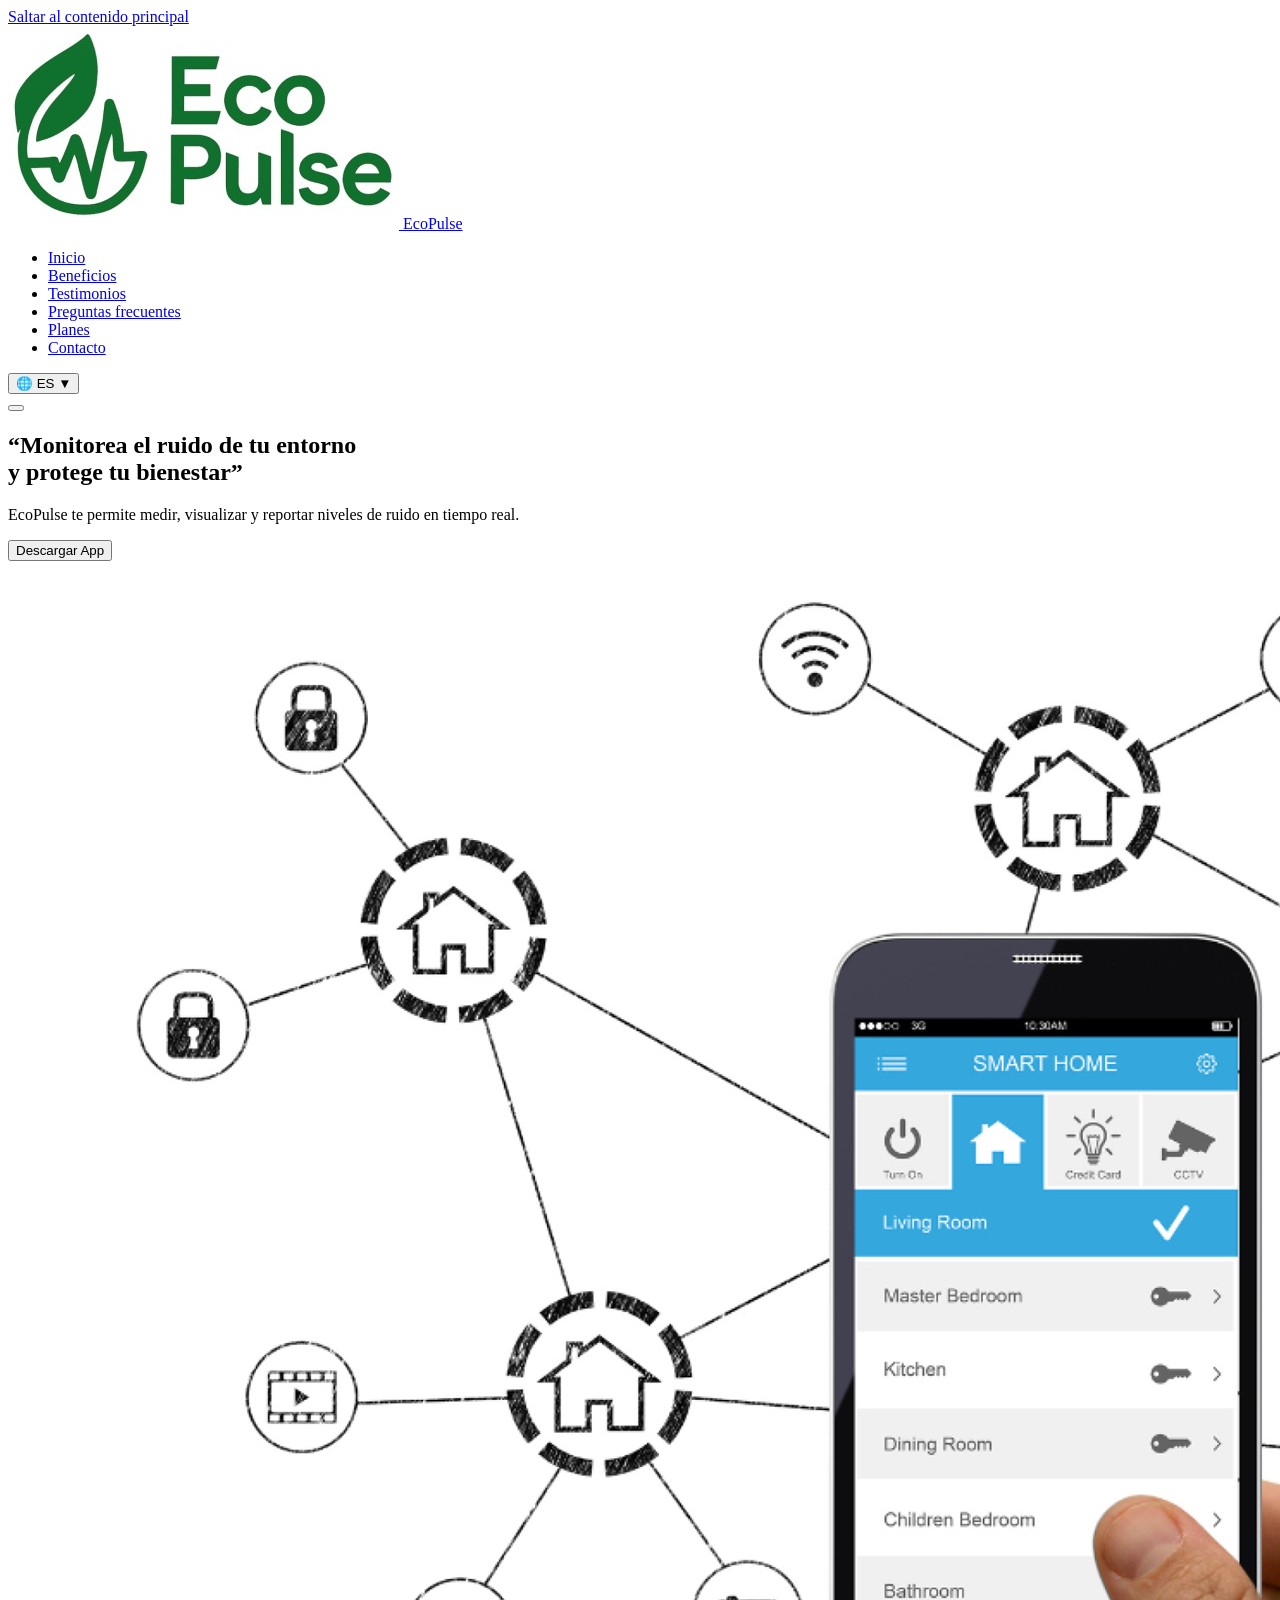
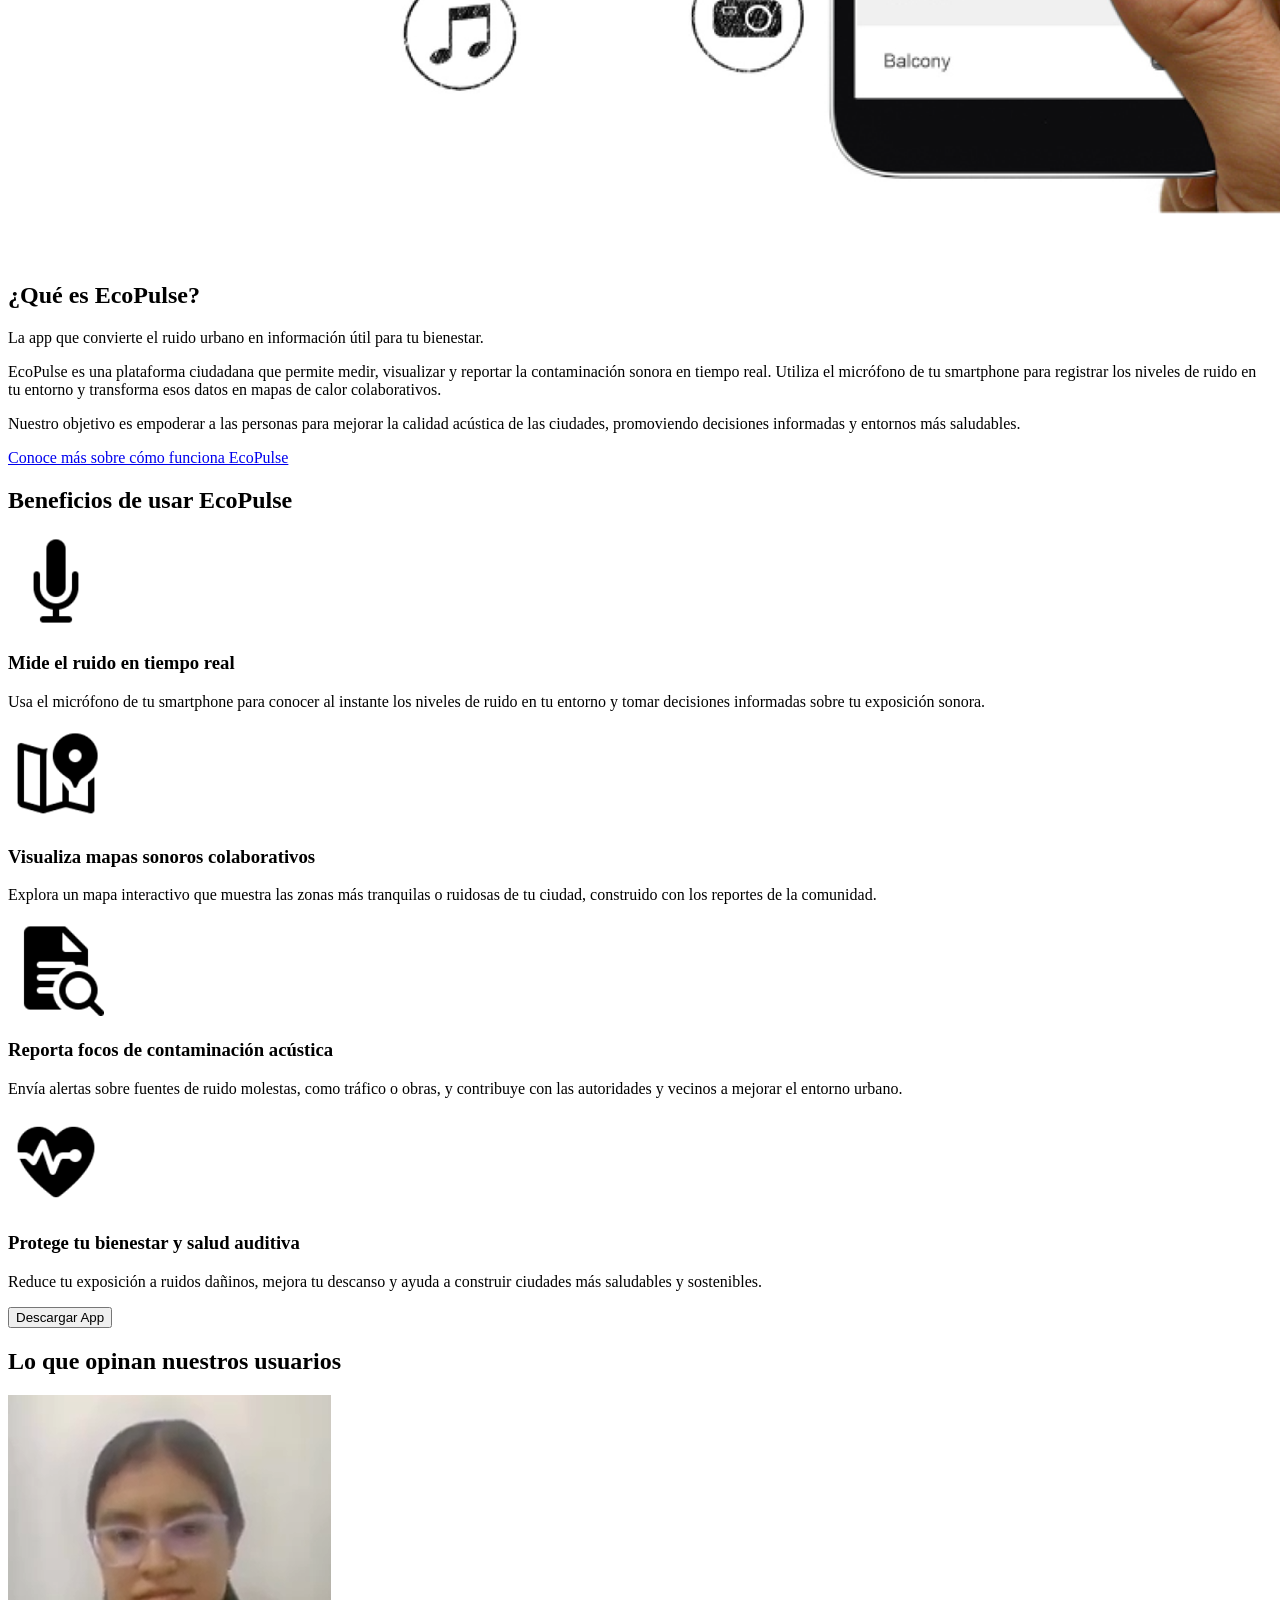
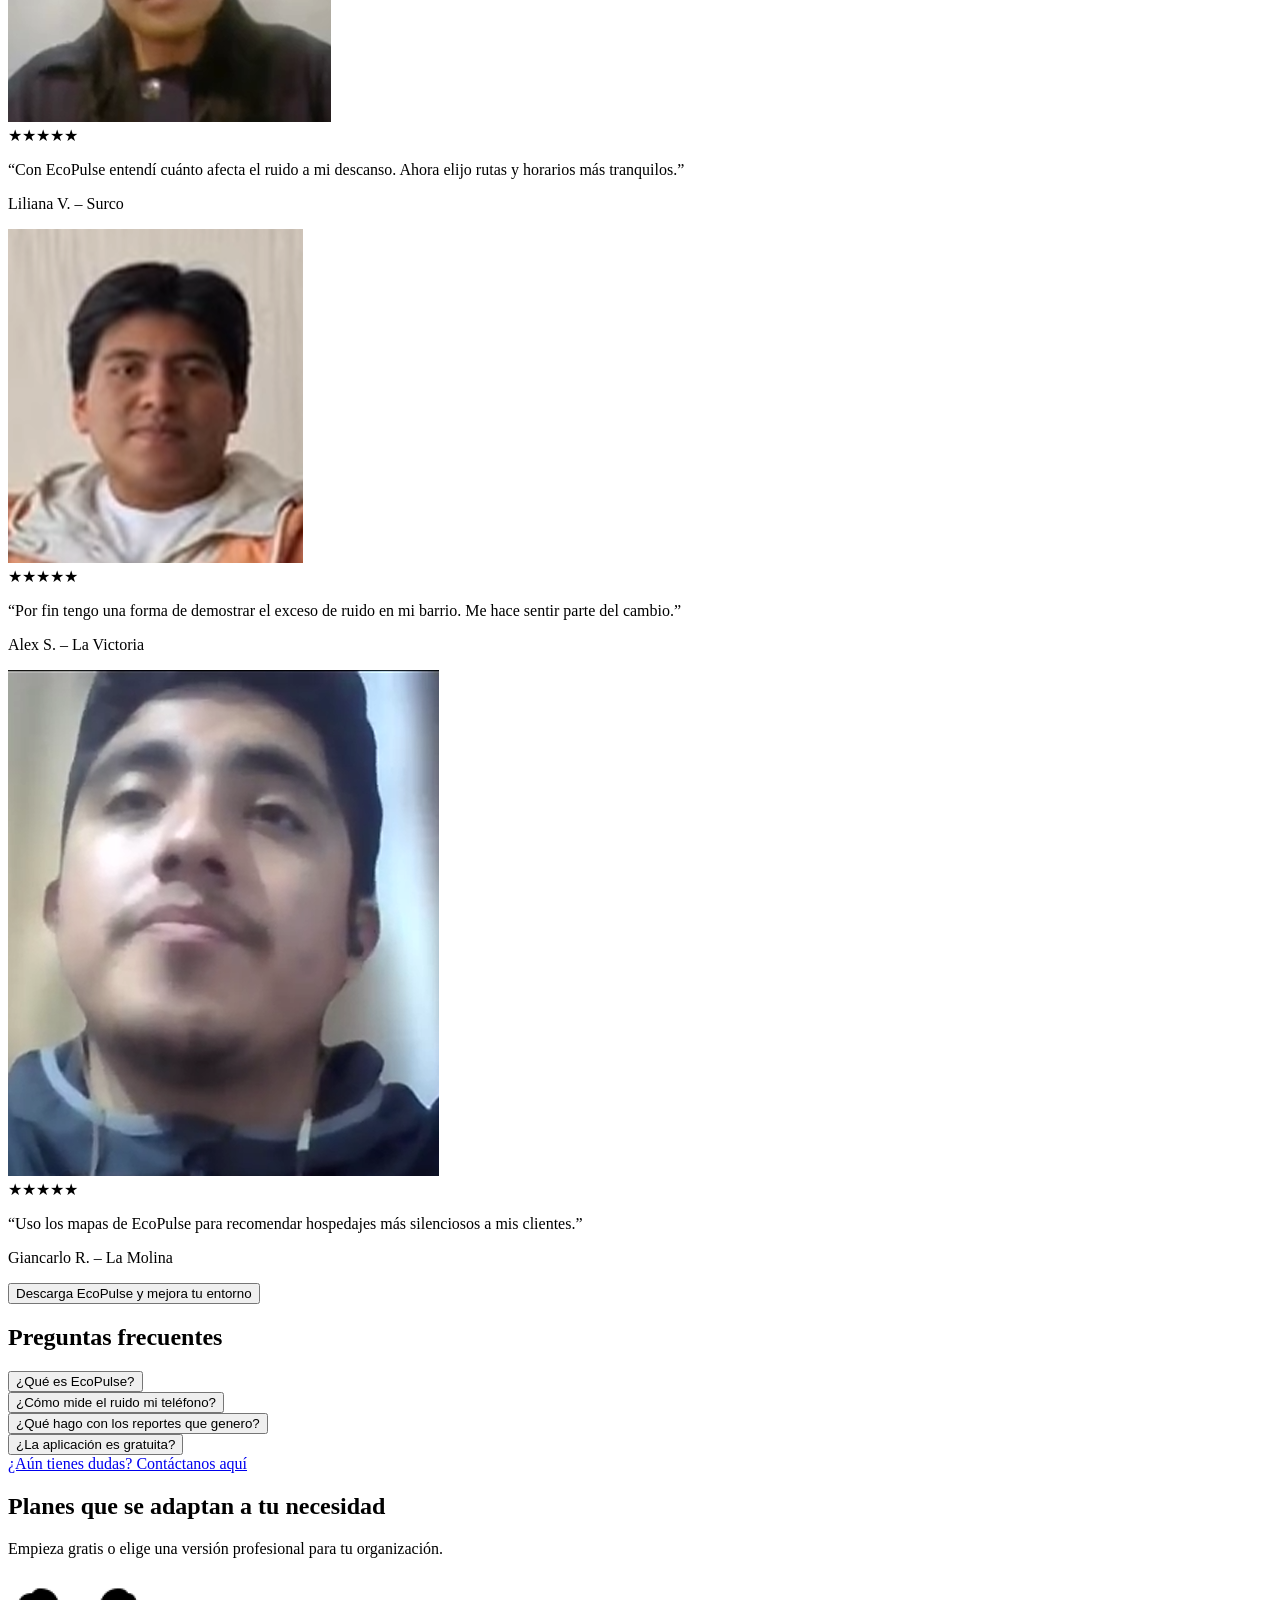
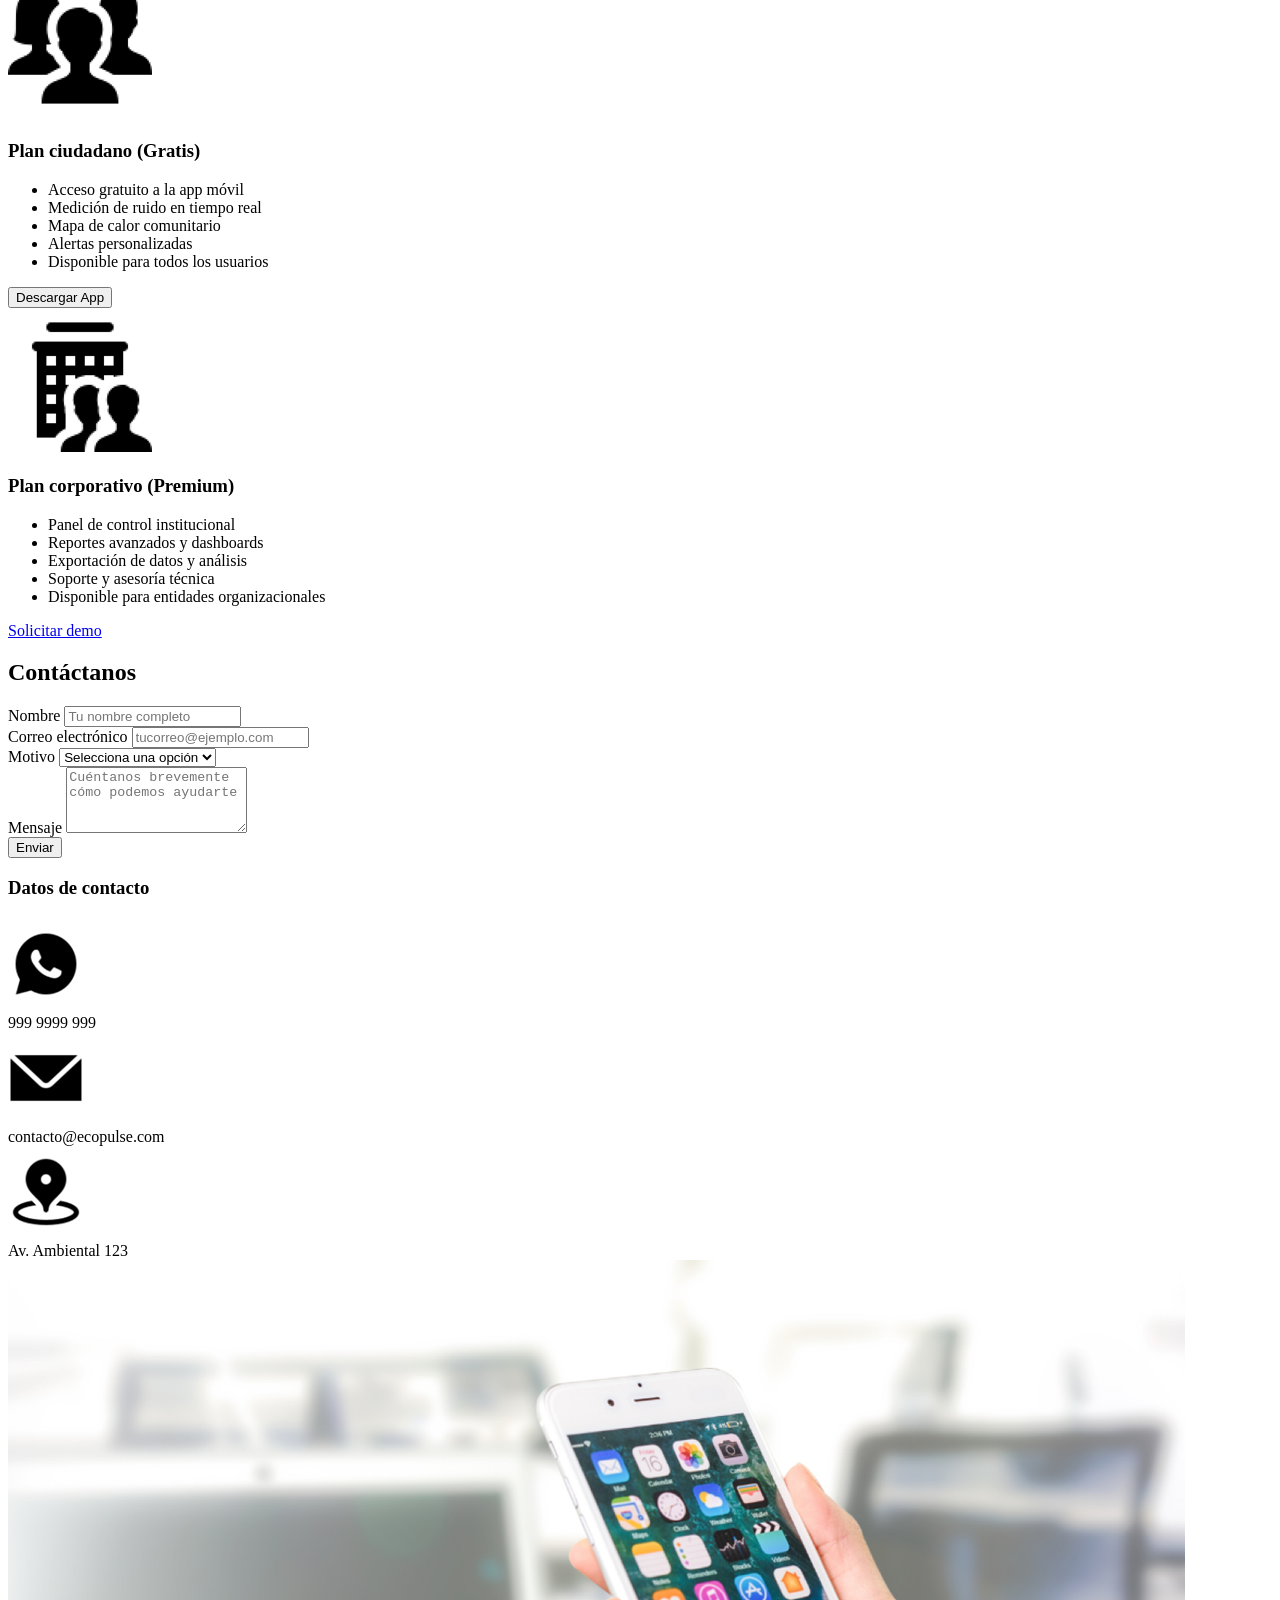
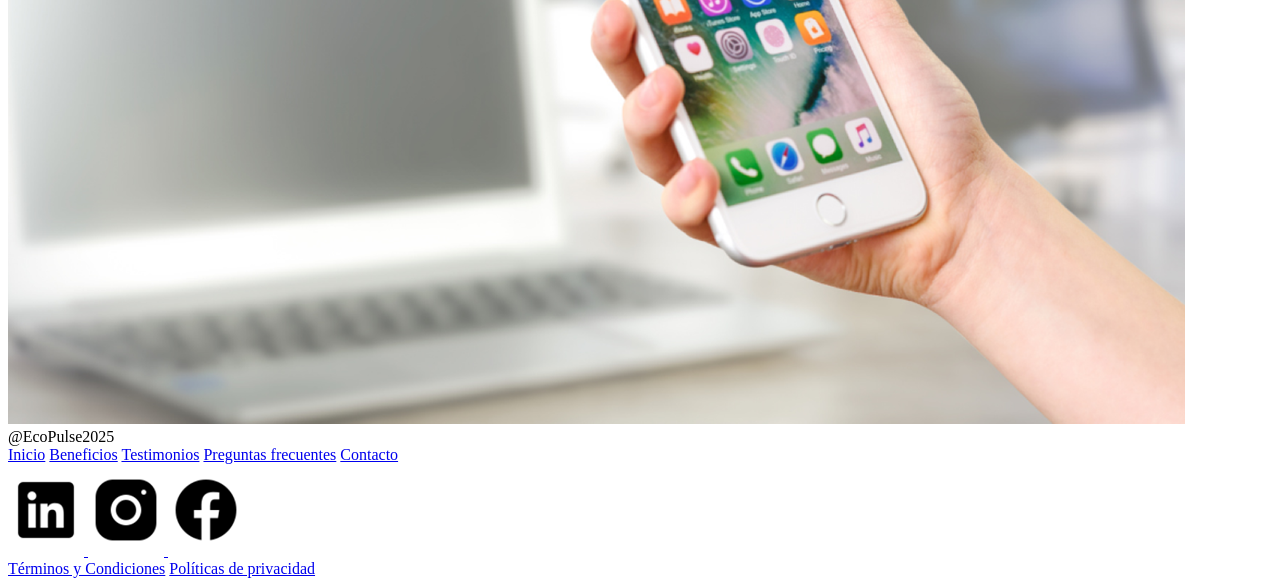
==== index.html @ 3e852029 "feat: create EcoPulse landing page structure" ====
<!DOCTYPE html>
<html lang="es">
<head>
  <meta charset="UTF-8" />
  <meta name="viewport" content="width=device-width, initial-scale=1.0" />
  <title>EcoPulse – Monitorea el ruido de tu entorno</title>
  <meta
    name="description"
    content="EcoPulse es una plataforma ciudadana que permite medir, visualizar y reportar la contaminación sonora en tiempo real para construir ciudades más saludables."
  />
  <link rel="stylesheet" href="css/styles.css" />
  <link rel="icon" href="assets/img/icon-ecopulse.jpeg" type="image/jpeg" />
</head>
<body>
  <a class="skip-link" href="#inicio">Saltar al contenido principal</a>

  <!-- ========== HEADER / NAVBAR ========== -->
  <header class="topbar">
    <div class="topbar__inner">
      <!-- Logo -->
      <a href="#inicio" class="brand">
        <img
          src="assets/img/logo-ecopulse.jpeg"
          alt="logo-ecopulse"
          class="brand__logo"
        />
        <span class="brand__text">EcoPulse</span>
      </a>

      <!-- Desktop nav -->
      <nav class="nav" aria-label="Navegación principal">
        <ul class="nav__list">
          <li><a href="#inicio" class="nav__link nav__link--active">Inicio</a></li>
          <li><a href="#beneficios" class="nav__link">Beneficios</a></li>
          <li><a href="#testimonios" class="nav__link">Testimonios</a></li>
          <li><a href="#faq" class="nav__link">Preguntas frecuentes</a></li>
          <li><a href="#planes" class="nav__link">Planes</a></li>
          <li><a href="#contacto" class="nav__link">Contacto</a></li>
        </ul>
      </nav>

      <!-- Selector de idioma -->
      <div class="lang">
        <button
          class="lang__button"
          type="button"
          aria-haspopup="true"
          aria-expanded="false"
          data-toggle-lang
        >
          <span class="lang__icon" aria-hidden="true">🌐</span>
          <span class="lang__label" data-lang-label>ES</span>
          <span class="lang__chevron" aria-hidden="true">▼</span>
        </button>

        <div
          class="lang__dropdown"
          id="lang-dropdown"
          role="menu"
          aria-label="Seleccionar idioma"
          hidden
        >
          <label class="lang__option">
            <input
              type="radio"
              name="lang-choice"
              value="ES"
              checked
            />
            <span>Español (ES)</span>
          </label>
          <label class="lang__option">
            <input
              type="radio"
              name="lang-choice"
              value="EN"
            />
            <span>Inglés (EN)</span>
          </label>
        </div>
      </div>

      <!-- Botón menú móvil -->
      <button
        class="nav-toggle"
        type="button"
        aria-label="Abrir menú"
        aria-expanded="false"
        aria-controls="mobile-nav"
      >
        <span></span><span></span><span></span>
      </button>
    </div>

    <!-- Mobile nav -->
    <nav
      id="mobile-nav"
      class="nav nav--mobile"
      aria-label="Navegación principal móvil"
      hidden
    >
      <ul class="nav__list nav__list--mobile">
        <li><a href="#inicio" class="nav__link">Inicio</a></li>
        <li><a href="#beneficios" class="nav__link">Beneficios</a></li>
        <li><a href="#testimonios" class="nav__link">Testimonios</a></li>
        <li><a href="#faq" class="nav__link">Preguntas frecuentes</a></li>
        <li><a href="#planes" class="nav__link">Planes</a></li>
        <li><a href="#contacto" class="nav__link">Contacto</a></li>
      </ul>
    </nav>
  </header>

  <!-- ========== MAIN ========== -->
  <main>
    <!-- ===== HERO (Mockup 1 / 16) ===== -->
    <section id="inicio" class="hero">
      <div class="hero__inner">
        <div class="hero__content">
          <h1 class="hero__title">
            “Monitorea el ruido de tu entorno<br />
            y protege tu bienestar”
          </h1>
          <p class="hero__text">
            EcoPulse te permite medir, visualizar y reportar niveles de ruido
            en tiempo real.
          </p>

          <button
            class="btn btn--primary hero__button"
            type="button"
            data-open-download-modal
          >
            Descargar App
          </button>
        </div>

        <div class="hero__visual" aria-hidden="true">
          <img
            src="assets/img/hero-smartphone-network.png"
            alt="imagen-hero-red-de-casas-y-smartphone"
            class="hero__image"
          />
        </div>
      </div>
    </section>

    <!-- ===== ¿Qué es EcoPulse? (Mockup 2 / 16) ===== -->
    <section id="que-es" class="about">
      <div class="about__background">
        <div class="about__inner">
          <header class="about__header">
            <h2 class="about__title">¿Qué es EcoPulse?</h2>
            <p class="about__subtitle">
              La app que convierte el ruido urbano en información útil para tu bienestar.
            </p>
          </header>

          <div class="about__cards">
            <article class="about-card">
              <p>
                EcoPulse es una plataforma ciudadana que permite medir,
                visualizar y reportar la contaminación sonora en tiempo real.
                Utiliza el micrófono de tu smartphone para registrar los niveles
                de ruido en tu entorno y transforma esos datos en mapas de calor
                colaborativos.
              </p>
            </article>

            <article class="about-card">
              <p>
                Nuestro objetivo es empoderar a las personas para mejorar la
                calidad acústica de las ciudades, promoviendo decisiones
                informadas y entornos más saludables.
              </p>
            </article>
          </div>

          <div class="about__action">
            <a href="#beneficios" class="btn btn--light">
              Conoce más sobre cómo funciona EcoPulse
            </a>
          </div>
        </div>
      </div>
    </section>

    <!-- ===== Beneficios (Mockup 3 / 16) ===== -->
    <section id="beneficios" class="section section--benefits">
      <div class="section__inner">
        <header class="section__header section__header--center">
          <h2 class="section__title">Beneficios de usar EcoPulse</h2>
        </header>

        <div class="benefits-grid">
          <article class="benefit">
            <img
              src="assets/img/benefit-icon-microphone.png"
              alt="icono-beneficio-microfono"
              class="benefit__icon"
            />
            <h3 class="benefit__title">Mide el ruido en tiempo real</h3>
            <p class="benefit__text">
              Usa el micrófono de tu smartphone para conocer al instante los
              niveles de ruido en tu entorno y tomar decisiones informadas sobre
              tu exposición sonora.
            </p>
          </article>

          <article class="benefit">
            <img
              src="assets/img/benefit-icon-map.png"
              alt="icono-beneficio-mapa-sonoro"
              class="benefit__icon"
            />
            <h3 class="benefit__title">Visualiza mapas sonoros colaborativos</h3>
            <p class="benefit__text">
              Explora un mapa interactivo que muestra las zonas más tranquilas o
              ruidosas de tu ciudad, construido con los reportes de la comunidad.
            </p>
          </article>

          <article class="benefit">
            <img
              src="assets/img/benefit-icon-alert.png"
              alt="icono-beneficio-alerta-contaminacion"
              class="benefit__icon"
            />
            <h3 class="benefit__title">
              Reporta focos de contaminación acústica
            </h3>
            <p class="benefit__text">
              Envía alertas sobre fuentes de ruido molestas, como tráfico o
              obras, y contribuye con las autoridades y vecinos a mejorar el
              entorno urbano.
            </p>
          </article>

          <article class="benefit">
            <img
              src="assets/img/benefit-icon-heart.png"
              alt="icono-beneficio-salud-auditiva"
              class="benefit__icon"
            />
            <h3 class="benefit__title">
              Protege tu bienestar y salud auditiva
            </h3>
            <p class="benefit__text">
              Reduce tu exposición a ruidos dañinos, mejora tu descanso y ayuda
              a construir ciudades más saludables y sostenibles.
            </p>
          </article>
        </div>

        <div class="section__cta">
          <button
            type="button"
            class="btn btn--primary"
            data-open-download-modal
          >
            Descargar App
          </button>
        </div>
      </div>
    </section>

    <!-- ===== Testimonios (Mockup 4 / 16) ===== -->
    <section id="testimonios" class="section section--testimonials">
      <div class="section__inner">
        <header class="section__header section__header--center">
          <h2 class="section__title">Lo que opinan nuestros usuarios</h2>
        </header>

        <div class="testimonials-strip">
          <article class="testimonial">
            <div class="testimonial__avatar">
              <img
                src="assets/img/testimonial-avatar-1.png"
                alt="foto-testimonio-liliana"
              />
            </div>
            <div class="testimonial__stars" aria-label="5 de 5 estrellas">
              ★★★★★
            </div>
            <p class="testimonial__text">
              “Con EcoPulse entendí cuánto afecta el ruido a mi descanso. Ahora
              elijo rutas y horarios más tranquilos.”
            </p>
            <p class="testimonial__author">Liliana V. – Surco</p>
          </article>

          <article class="testimonial">
            <div class="testimonial__avatar">
              <img
                src="assets/img/testimonial-avatar-2.png"
                alt="foto-testimonio-alex"
              />
            </div>
            <div class="testimonial__stars" aria-label="5 de 5 estrellas">
              ★★★★★
            </div>
            <p class="testimonial__text">
              “Por fin tengo una forma de demostrar el exceso de ruido en mi
              barrio. Me hace sentir parte del cambio.”
            </p>
            <p class="testimonial__author">Alex S. – La Victoria</p>
          </article>

          <article class="testimonial">
            <div class="testimonial__avatar">
              <img
                src="assets/img/testimonial-avatar-3.png"
                alt="foto-testimonio-carlos"
              />
            </div>
            <div class="testimonial__stars" aria-label="5 de 5 estrellas">
              ★★★★★
            </div>
            <p class="testimonial__text">
              “Uso los mapas de EcoPulse para recomendar hospedajes más
              silenciosos a mis clientes.”
            </p>
            <p class="testimonial__author">Giancarlo R. – La Molina</p>
          </article>
        </div>

        <div class="testimonials-dots" aria-hidden="true">
          <span class="dot dot--active"></span>
          <span class="dot"></span>
          <span class="dot"></span>
        </div>

        <div class="section__cta">
          <button
            class="btn btn--primary"
            type="button"
            data-open-download-modal
          >
            Descarga EcoPulse y mejora tu entorno
          </button>
        </div>
      </div>
    </section>

    <!-- ===== Preguntas frecuentes (Mockups 5–9 / 16) ===== -->
    <section id="faq" class="section section--faq">
      <div class="section__inner">
        <header class="section__header">
          <h2 class="section__title">Preguntas frecuentes</h2>
        </header>

        <div class="faq-list">
          <article class="faq-item">
            <button
              class="faq-item__header"
              type="button"
              aria-expanded="false"
            >
              <span>¿Qué es EcoPulse?</span>
              <span class="faq-item__icon" aria-hidden="true"></span>
            </button>
            <div class="faq-item__panel" hidden>
              <p>
                Es una aplicación ciudadana que mide y reporta la contaminación
                sonora en tiempo real para promover entornos más saludables.
              </p>
            </div>
          </article>

          <article class="faq-item">
            <button
              class="faq-item__header"
              type="button"
              aria-expanded="false"
            >
              <span>¿Cómo mide el ruido mi teléfono?</span>
              <span class="faq-item__icon" aria-hidden="true"></span>
            </button>
            <div class="faq-item__panel" hidden>
              <p>
                La app utiliza el micrófono del dispositivo para registrar los
                niveles de sonido y los transforma en datos de decibelios (dB).
              </p>
            </div>
          </article>

          <article class="faq-item">
            <button
              class="faq-item__header"
              type="button"
              aria-expanded="false"
            >
              <span>¿Qué hago con los reportes que genero?</span>
              <span class="faq-item__icon" aria-hidden="true"></span>
            </button>
            <div class="faq-item__panel" hidden>
              <p>
                Puedes compartirlos con tu comunidad o con las autoridades
                locales para mejorar la gestión del ruido urbano.
              </p>
            </div>
          </article>

          <article class="faq-item">
            <button
              class="faq-item__header"
              type="button"
              aria-expanded="false"
            >
              <span>¿La aplicación es gratuita?</span>
              <span class="faq-item__icon" aria-hidden="true"></span>
            </button>
            <div class="faq-item__panel" hidden>
              <p>
                Sí, EcoPulse ofrece una versión gratuita para ciudadanos y una
                versión profesional con reportes avanzados para instituciones.
              </p>
            </div>
          </article>
        </div>

        <div class="section__cta section__cta--faq">
          <a href="#contacto" class="btn btn--primary">
            ¿Aún tienes dudas? Contáctanos aquí
          </a>
        </div>
      </div>
    </section>

    <!-- ===== Planes (Mockup 10 / 16) ===== -->
    <section id="planes" class="section section--plans">
      <div class="section__inner">
        <header class="section__header section__header--center">
          <h2 class="section__title">Planes que se adaptan a tu necesidad</h2>
          <p class="section__subtitle">
            Empieza gratis o elige una versión profesional para tu organización.
          </p>
        </header>

        <div class="plans-grid">
          <article class="plan plan--citizen">
            <img
              src="assets/img/plan-icon-citizen.png"
              alt="icono-plan-ciudadano"
              class="plan__icon"
            />
            <h3 class="plan__title">Plan ciudadano (Gratis)</h3>
            <ul class="plan__list">
              <li>Acceso gratuito a la app móvil</li>
              <li>Medición de ruido en tiempo real</li>
              <li>Mapa de calor comunitario</li>
              <li>Alertas personalizadas</li>
              <li>Disponible para todos los usuarios</li>
            </ul>
            <button
              type="button"
              class="btn btn--primary plan__button"
              data-open-download-modal
            >
              Descargar App
            </button>
          </article>

          <div class="plans-divider" aria-hidden="true"></div>

          <article class="plan plan--corporate">
            <img
              src="assets/img/plan-icon-corporate.png"
              alt="icono-plan-corporativo"
              class="plan__icon"
            />
            <h3 class="plan__title">Plan corporativo (Premium)</h3>
            <ul class="plan__list">
              <li>Panel de control institucional</li>
              <li>Reportes avanzados y dashboards</li>
              <li>Exportación de datos y análisis</li>
              <li>Soporte y asesoría técnica</li>
              <li>Disponible para entidades organizacionales</li>
            </ul>
            <a href="#contacto" class="btn btn--primary plan__button">
              Solicitar demo
            </a>
          </article>
        </div>
      </div>
    </section>

    <!-- ===== Contacto – Formulario (Mockups 11–13 / 16) ===== -->
    <section id="contacto" class="section section--contact-form">
      <div class="section__inner">
        <header class="section__header">
          <h2 class="section__title">Contáctanos</h2>
        </header>

        <form id="contact-form" class="contact-form" novalidate>
          <div class="field">
            <label for="name">Nombre</label>
            <input
              id="name"
              name="name"
              type="text"
              placeholder="Tu nombre completo"
              required
            />
          </div>

          <div class="field">
            <label for="email">Correo electrónico</label>
            <input
              id="email"
              name="email"
              type="email"
              placeholder="tucorreo@ejemplo.com"
              required
            />
          </div>

          <div class="field field--select">
            <label for="reason">Motivo</label>
            <select id="reason" name="reason" required>
              <option value="" disabled selected>Selecciona una opción</option>
              <option value="consulta">Consulta</option>
              <option value="sugerencia">Sugerencia</option>
              <option value="alianza">Alianza</option>
            </select>
          </div>

          <div class="field">
            <label for="message">Mensaje</label>
            <textarea
              id="message"
              name="message"
              rows="4"
              placeholder="Cuéntanos brevemente cómo podemos ayudarte"
              required
            ></textarea>
          </div>

          <div class="contact-form__actions">
            <button type="submit" class="btn btn--primary">Enviar</button>
          </div>

          <p class="contact-form__success" id="contact-success" hidden>
            Mensaje enviado ✓
          </p>
        </form>
      </div>
    </section>

    <!-- ===== Contacto – Datos + Imagen (Mockup 14 / 16) ===== -->
    <section class="section section--contact-info">
      <div class="section__inner section__inner--two-cols">
        <div class="contact-info">
          <h3 class="contact-info__title">Datos de contacto</h3>

          <div class="contact-info__item">
            <div class="contact-info__icon">
              <!-- Usa emoji o reemplaza por imagen -->
              <img
                src="assets/img/contact-icon-phone.png"
                alt="icono-telefono"
              />
            </div>
            <span class="contact-info__text">999 9999 999</span>
          </div>

          <div class="contact-info__item">
            <div class="contact-info__icon">
              <img
                src="assets/img/contact-icon-email.png"
                alt="icono-correo"
              />
            </div>
            <span class="contact-info__text">contacto@ecopulse.com</span>
          </div>

          <div class="contact-info__item">
            <div class="contact-info__icon">
              <img
                src="assets/img/contact-icon-location.png"
                alt="icono-ubicacion"
              />
            </div>
            <span class="contact-info__text">Av. Ambiental 123</span>
          </div>
        </div>

        <div class="contact-info__image-wrapper" aria-hidden="true">
          <img
            src="assets/img/contact-hero.png"
            alt="contact-hero-smartphone"
            class="contact-info__image"
          />
        </div>
      </div>
    </section>
  </main>

  <!-- ===== Footer (Mockup 14 / 16) ===== -->
  <footer class="footer">
    <div class="footer__upper">
      <div class="footer__brand">@EcoPulse2025</div>

      <nav class="footer__nav" aria-label="Navegación inferior">
        <a href="#inicio">Inicio</a>
        <a href="#beneficios">Beneficios</a>
        <a href="#testimonios">Testimonios</a>
        <a href="#faq">Preguntas frecuentes</a>
        <a href="#contacto">Contacto</a>
      </nav>

      <div class="footer__social">
        <a href="#" aria-label="LinkedIn EcoPulse">
          <img
            src="assets/img/icon-linkedin.png"
            alt="logo-linkedin"
          />
        </a>
        <a href="#" aria-label="Instagram EcoPulse">
          <img
            src="assets/img/icon-instagram.png"
            alt="logo-instagram"
          />
        </a>
        <a href="#" aria-label="Facebook EcoPulse">
          <img
            src="assets/img/icon-facebook.png"
            alt="logo-facebook"
          />
        </a>
      </div>
    </div>

    <div class="footer__lower">
      <a href="#">Términos y Condiciones</a>
      <a href="#">Políticas de privacidad</a>
    </div>
  </footer>

  <!-- ========== MODAL DESCARGA (Mockup 15 / 16) ========== -->
  <div
    class="modal"
    id="download-modal"
    role="dialog"
    aria-modal="true"
    aria-labelledby="download-modal-title"
    hidden
  >
    <div class="modal__backdrop" data-close-modal></div>

    <div class="modal__dialog">
      <header class="modal__header">
        <h2 id="download-modal-title" class="modal__title">
          Descargar EcoPulse ⬇
        </h2>
        <button
          type="button"
          class="modal__close"
          aria-label="Cerrar ventana de descarga"
          data-close-modal
        >
          ×
        </button>
      </header>

      <div class="modal__body">
        <div class="modal__stores">
          <div class="modal-store">
            <img
              src="assets/img/icon-store-apple.png"
              alt="icono-app-store"
              class="modal-store__icon"
            />
            <p class="modal-store__text">Descargar en App Store</p>
          </div>

          <div class="modal-store">
            <img
              src="assets/img/icon-store-google.png"
              alt="icono-google-play"
              class="modal-store__icon"
            />
            <p class="modal-store__text">Descargar en Play Store</p>
          </div>
        </div>

        <div class="modal__qr">
          <p class="modal__qr-text">O escanea el código QR</p>
          <img
            src="assets/img/download-qr.png"
            alt="codigo-qr-descarga-ecopulse"
            class="modal__qr-image"
          />
          <p class="modal__qr-caption">
            Escanea desde tu celular para descargar la app
          </p>
        </div>
      </div>
    </div>
  </div>

  <script src="js/main.js" defer></script>
</body>
</html>
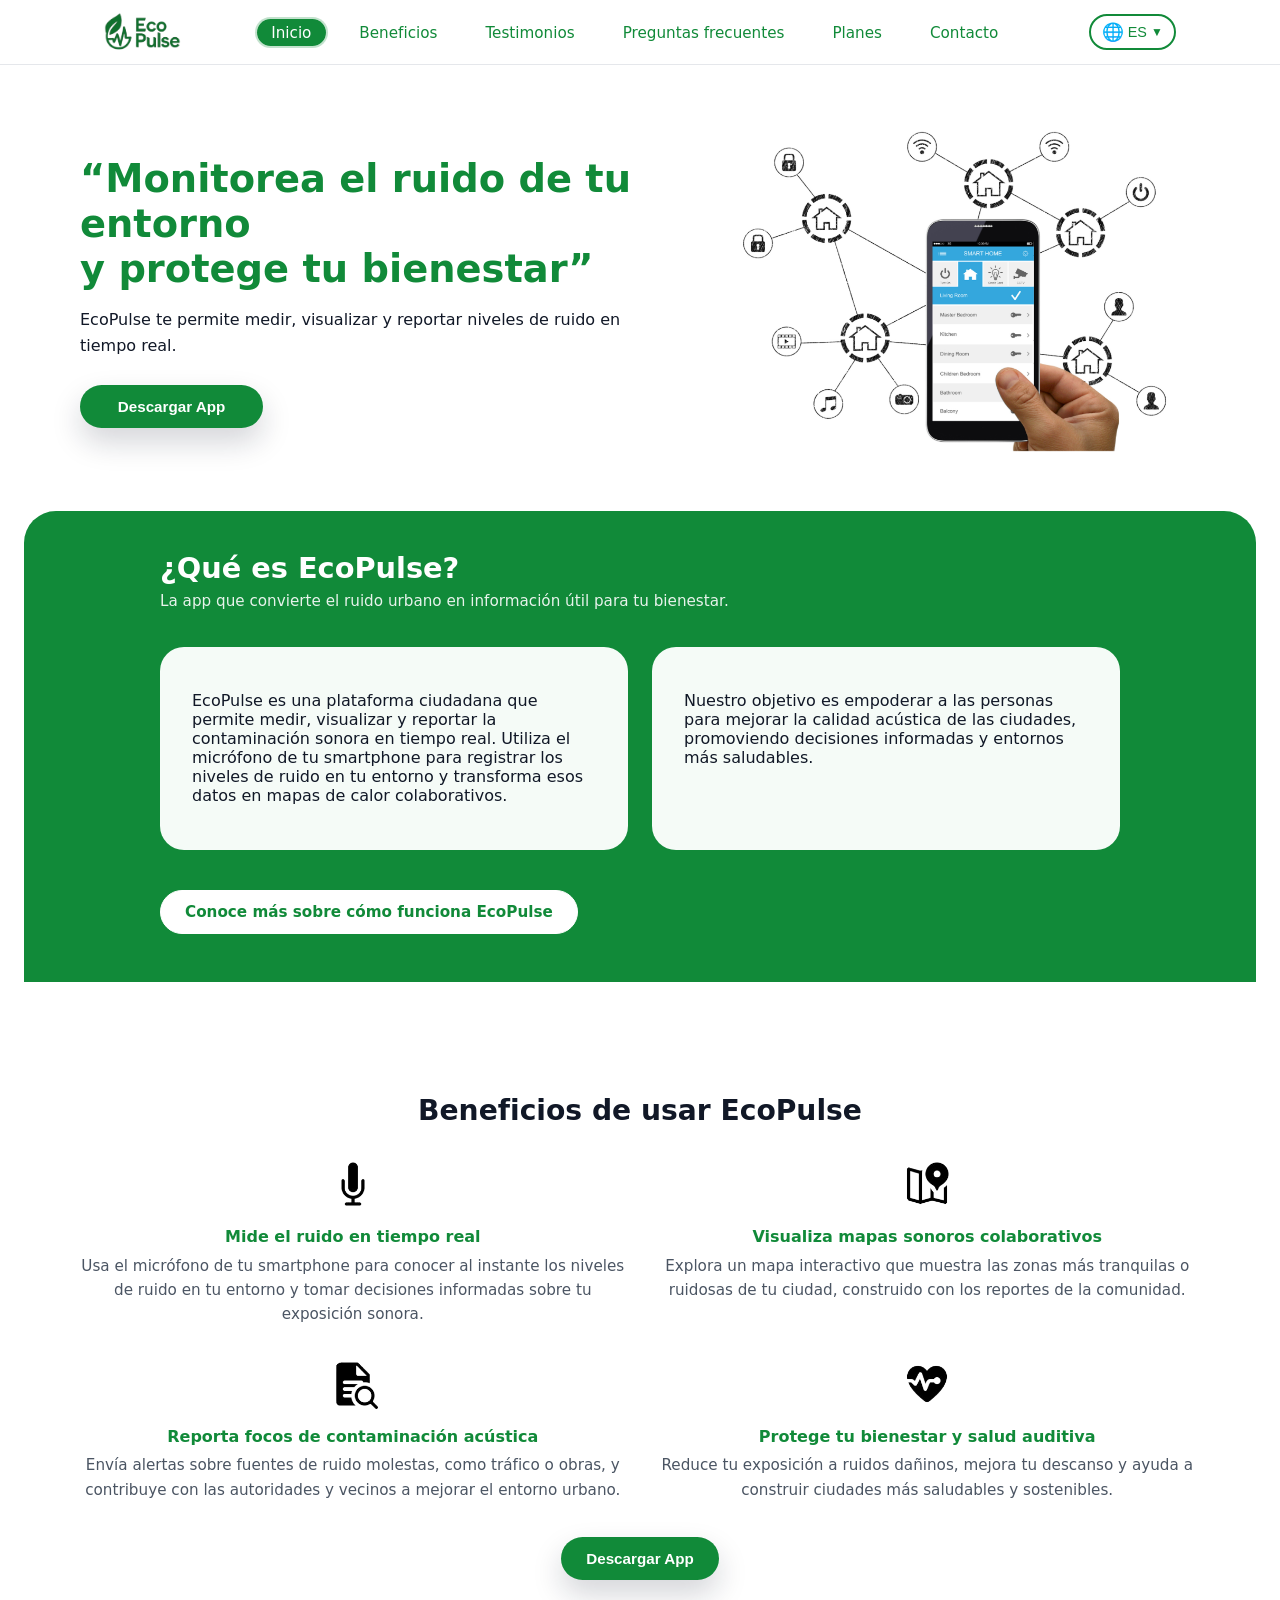
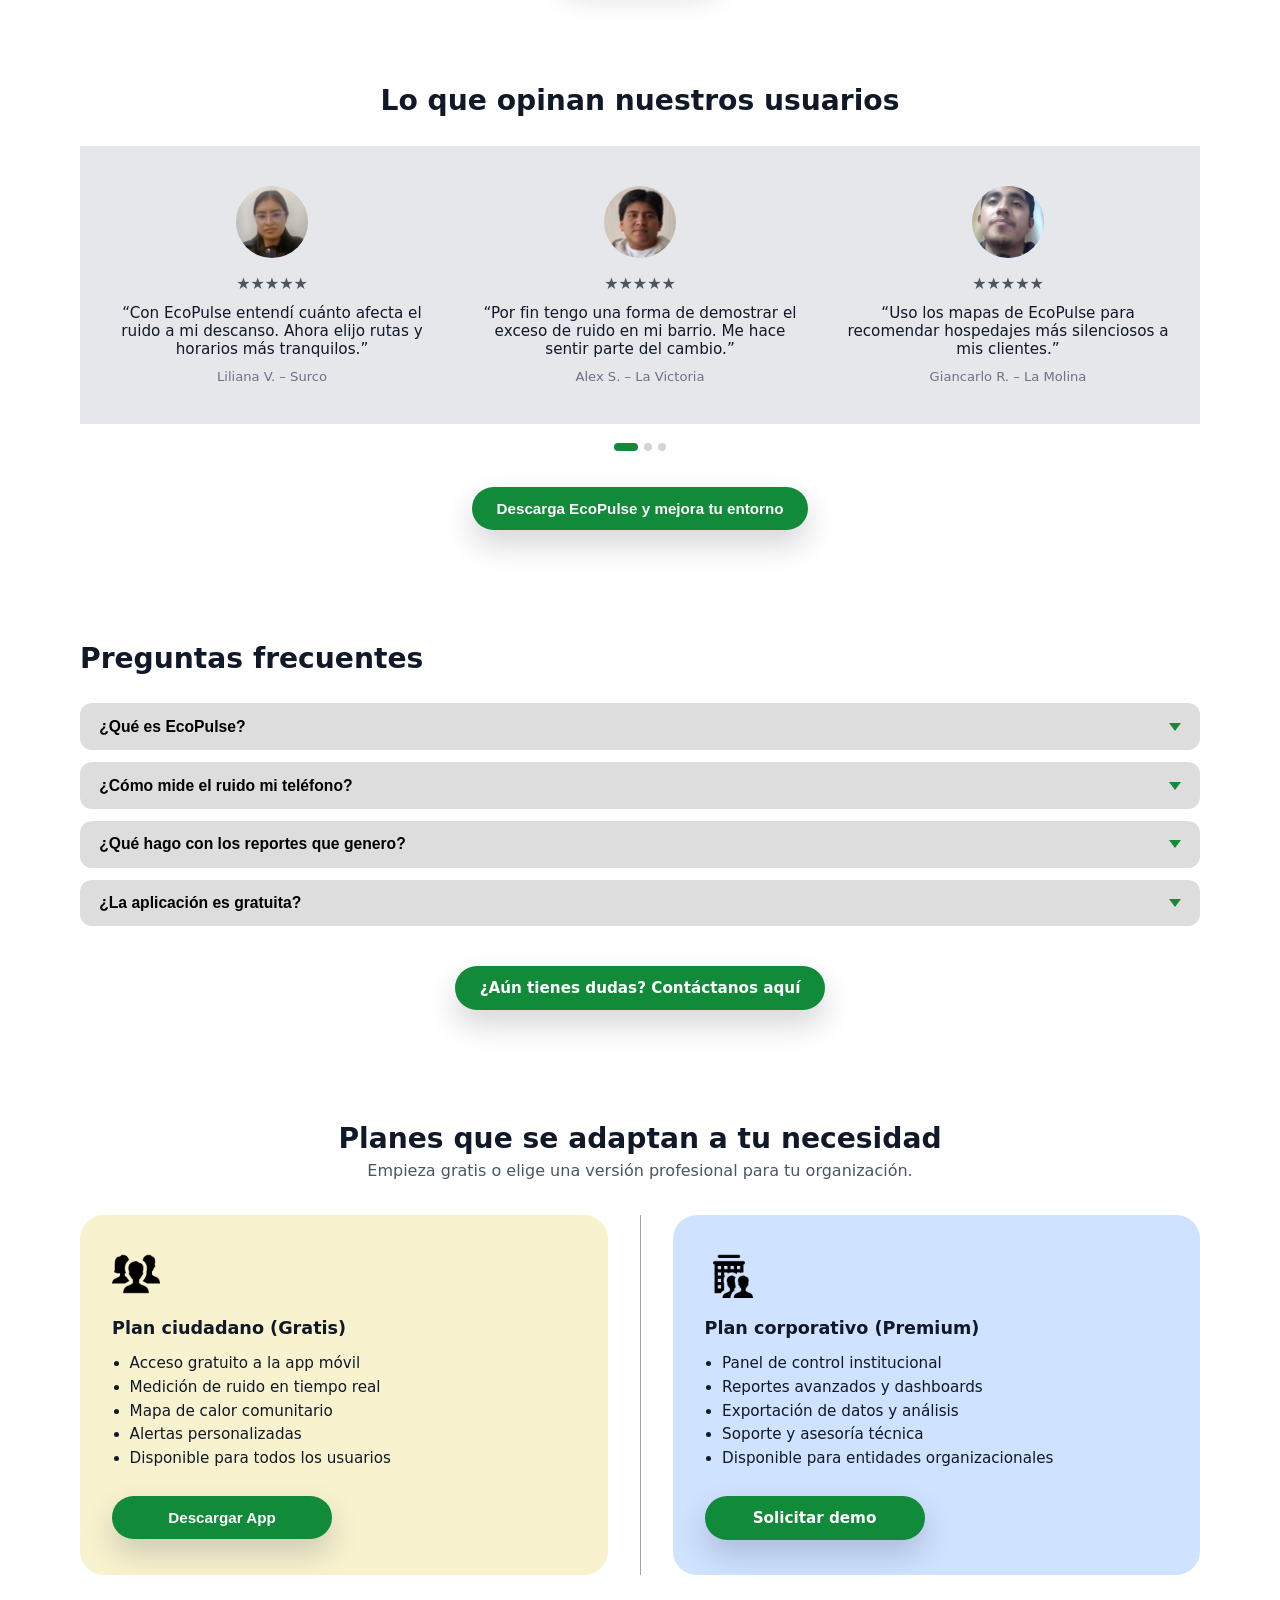
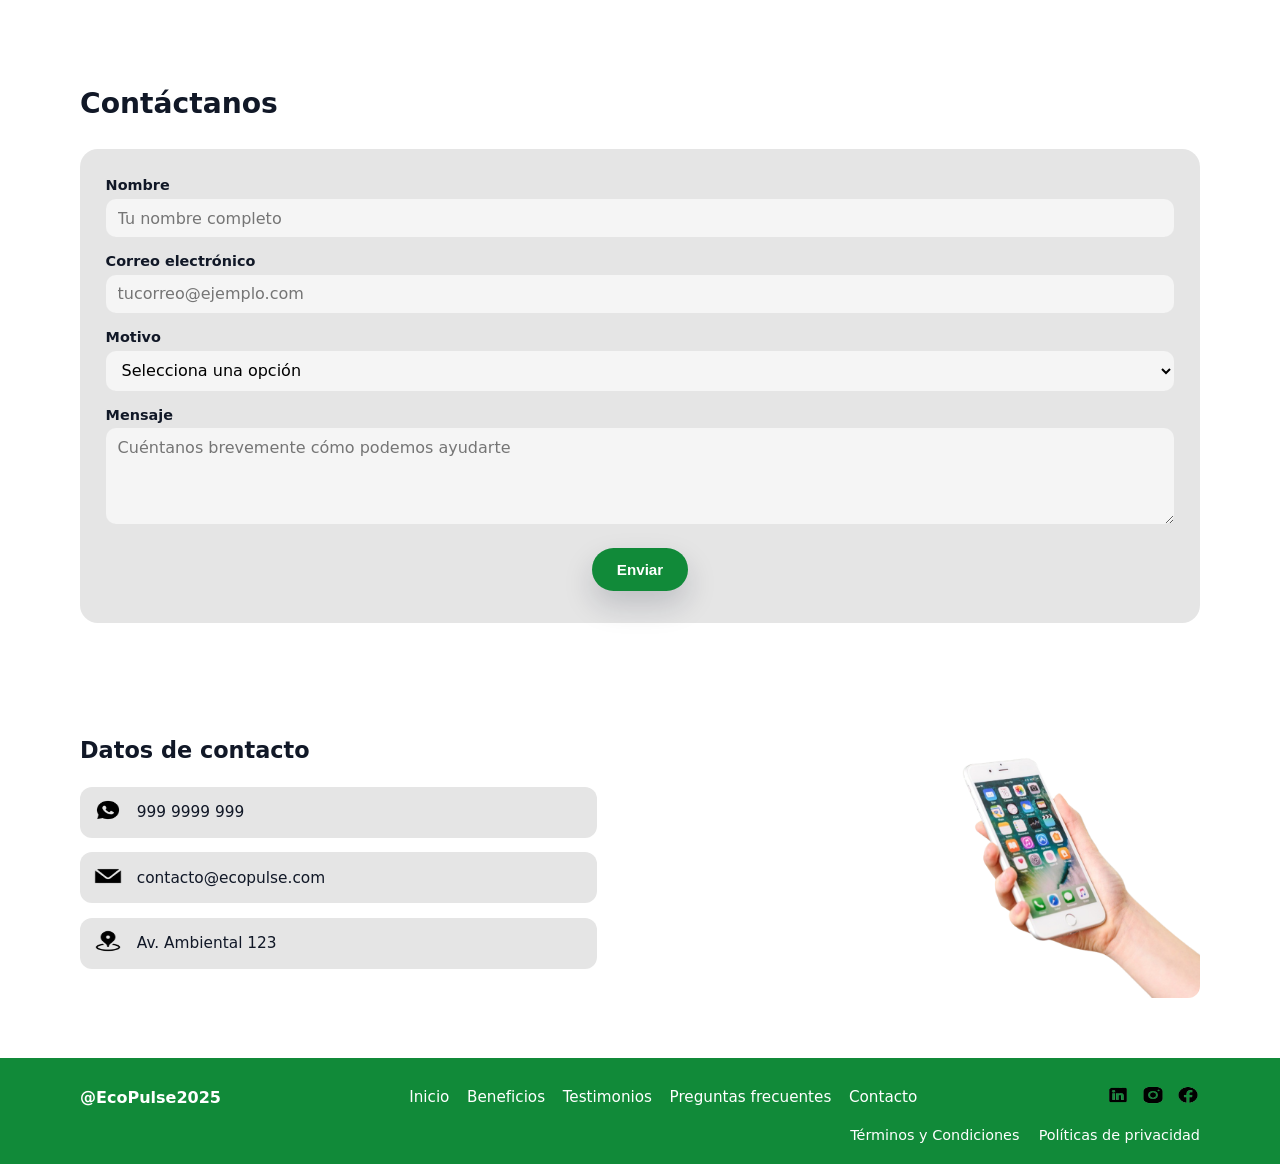
==== commit b9825a24: "chore: restructure HTML file" ====
--- a/index.html
+++ b/index.html
@@ -8,8 +8,8 @@
     name="description"
     content="EcoPulse es una plataforma ciudadana que permite medir, visualizar y reportar la contaminación sonora en tiempo real para construir ciudades más saludables."
   />
-  <link rel="stylesheet" href="css/styles.css" />
-  <link rel="icon" href="assets/img/icon-ecopulse.jpeg" type="image/jpeg" />
+  <link rel="stylesheet" href="public/assets/styles/styles.css" />
+  <link rel="icon" href="favicon.ico" type="image/x-icon" />
 </head>
 <body>
   <a class="skip-link" href="#inicio">Saltar al contenido principal</a>
@@ -20,11 +20,10 @@
       <!-- Logo -->
       <a href="#inicio" class="brand">
         <img
-          src="assets/img/logo-ecopulse.jpeg"
+          src="public/assets/images/logo-ecopulse.png"
           alt="logo-ecopulse"
           class="brand__logo"
         />
-        <span class="brand__text">EcoPulse</span>
       </a>
 
       <!-- Desktop nav -->
@@ -136,7 +135,7 @@
 
         <div class="hero__visual" aria-hidden="true">
           <img
-            src="assets/img/hero-smartphone-network.png"
+            src="public/assets/images/hero-smartphone-network.png"
             alt="imagen-hero-red-de-casas-y-smartphone"
             class="hero__image"
           />
@@ -194,7 +193,7 @@
         <div class="benefits-grid">
           <article class="benefit">
             <img
-              src="assets/img/benefit-icon-microphone.png"
+              src="public/assets/images/benefit-icon-microphone.png"
               alt="icono-beneficio-microfono"
               class="benefit__icon"
             />
@@ -208,7 +207,7 @@
 
           <article class="benefit">
             <img
-              src="assets/img/benefit-icon-map.png"
+              src="public/assets/images/benefit-icon-map.png"
               alt="icono-beneficio-mapa-sonoro"
               class="benefit__icon"
             />
@@ -221,7 +220,7 @@
 
           <article class="benefit">
             <img
-              src="assets/img/benefit-icon-alert.png"
+              src="public/assets/images/benefit-icon-alert.png"
               alt="icono-beneficio-alerta-contaminacion"
               class="benefit__icon"
             />
@@ -237,7 +236,7 @@
 
           <article class="benefit">
             <img
-              src="assets/img/benefit-icon-heart.png"
+              src="public/assets/images/benefit-icon-heart.png"
               alt="icono-beneficio-salud-auditiva"
               class="benefit__icon"
             />
@@ -274,7 +273,7 @@
           <article class="testimonial">
             <div class="testimonial__avatar">
               <img
-                src="assets/img/testimonial-avatar-1.png"
+                src="public/assets/images/testimonial-avatar-1.png"
                 alt="foto-testimonio-liliana"
               />
             </div>
@@ -291,7 +290,7 @@
           <article class="testimonial">
             <div class="testimonial__avatar">
               <img
-                src="assets/img/testimonial-avatar-2.png"
+                src="public/assets/images/testimonial-avatar-2.png"
                 alt="foto-testimonio-alex"
               />
             </div>
@@ -308,7 +307,7 @@
           <article class="testimonial">
             <div class="testimonial__avatar">
               <img
-                src="assets/img/testimonial-avatar-3.png"
+                src="public/assets/images/testimonial-avatar-3.png"
                 alt="foto-testimonio-carlos"
               />
             </div>
@@ -439,7 +438,7 @@
         <div class="plans-grid">
           <article class="plan plan--citizen">
             <img
-              src="assets/img/plan-icon-citizen.png"
+              src="public/assets/images/plan-icon-citizen.png"
               alt="icono-plan-ciudadano"
               class="plan__icon"
             />
@@ -464,7 +463,7 @@
 
           <article class="plan plan--corporate">
             <img
-              src="assets/img/plan-icon-corporate.png"
+              src="public/assets/images/plan-icon-corporate.png"
               alt="icono-plan-corporativo"
               class="plan__icon"
             />
@@ -556,7 +555,7 @@
             <div class="contact-info__icon">
               <!-- Usa emoji o reemplaza por imagen -->
               <img
-                src="assets/img/contact-icon-phone.png"
+                src="public/assets/images/contact-icon-phone.png"
                 alt="icono-telefono"
               />
             </div>
@@ -566,7 +565,7 @@
           <div class="contact-info__item">
             <div class="contact-info__icon">
               <img
-                src="assets/img/contact-icon-email.png"
+                src="public/assets/images/contact-icon-email.png"
                 alt="icono-correo"
               />
             </div>
@@ -576,7 +575,7 @@
           <div class="contact-info__item">
             <div class="contact-info__icon">
               <img
-                src="assets/img/contact-icon-location.png"
+                src="public/assets/images/contact-icon-location.png"
                 alt="icono-ubicacion"
               />
             </div>
@@ -586,7 +585,7 @@
 
         <div class="contact-info__image-wrapper" aria-hidden="true">
           <img
-            src="assets/img/contact-hero.png"
+            src="public/assets/images/contact-hero.png"
             alt="contact-hero-smartphone"
             class="contact-info__image"
           />
@@ -611,19 +610,19 @@
       <div class="footer__social">
         <a href="#" aria-label="LinkedIn EcoPulse">
           <img
-            src="assets/img/icon-linkedin.png"
+            src="public/assets/images/icon-linkedin.png"
             alt="logo-linkedin"
           />
         </a>
         <a href="#" aria-label="Instagram EcoPulse">
           <img
-            src="assets/img/icon-instagram.png"
+            src="public/assets/images/icon-instagram.png"
             alt="logo-instagram"
           />
         </a>
         <a href="#" aria-label="Facebook EcoPulse">
           <img
-            src="assets/img/icon-facebook.png"
+            src="public/assets/images/icon-facebook.png"
             alt="logo-facebook"
           />
         </a>
@@ -666,7 +665,7 @@
         <div class="modal__stores">
           <div class="modal-store">
             <img
-              src="assets/img/icon-store-apple.png"
+              src="public/assets/images/icon-store-apple.png"
               alt="icono-app-store"
               class="modal-store__icon"
             />
@@ -675,7 +674,7 @@
 
           <div class="modal-store">
             <img
-              src="assets/img/icon-store-google.png"
+              src="public/assets/images/icon-store-google.png"
               alt="icono-google-play"
               class="modal-store__icon"
             />
@@ -686,7 +685,7 @@
         <div class="modal__qr">
           <p class="modal__qr-text">O escanea el código QR</p>
           <img
-            src="assets/img/download-qr.png"
+            src="public/assets/images/download-qr.png"
             alt="codigo-qr-descarga-ecopulse"
             class="modal__qr-image"
           />
@@ -698,6 +697,6 @@
     </div>
   </div>
 
-  <script src="js/main.js" defer></script>
+  <script src="public/assets/scripts/main.js" defer></script>
 </body>
 </html>
--- a/public/assets/styles/styles.css
+++ b/public/assets/styles/styles.css
@@ -0,0 +1,931 @@
+/* =========================
+   Tokens y base
+   ========================= */
+
+:root {
+  --eco-green: #118a39;
+  --eco-green-dark: #0d6f2c;
+  --eco-green-soft: #e4f6ea;
+  --section-grey: #f3f4f6;
+  --faq-bg: #dddddd;
+  --text-main: #111827;
+  --text-muted: #4b5563;
+  --radius-pill: 999px;
+  --radius-lg: 24px;
+  --radius-md: 16px;
+  --radius-sm: 8px;
+  --shadow-soft: 0 14px 30px rgba(15, 23, 42, 0.18);
+  --font-sans: system-ui, -apple-system, BlinkMacSystemFont, "Segoe UI",
+    Roboto, "Helvetica Neue", Arial, sans-serif;
+}
+
+*,
+*::before,
+*::after {
+  box-sizing: border-box;
+}
+
+html {
+  scroll-behavior: smooth;
+}
+
+body {
+  margin: 0;
+  font-family: var(--font-sans);
+  color: var(--text-main);
+  background-color: #ffffff;
+}
+
+/* Enlace de salto */
+
+.skip-link {
+  position: absolute;
+  left: -999px;
+  top: 0;
+  padding: 0.5rem 1rem;
+  background: #000;
+  color: #fff;
+  z-index: 1000;
+}
+
+.skip-link:focus {
+  left: 0.5rem;
+  top: 0.5rem;
+}
+
+/* =========================
+   Botones
+   ========================= */
+
+.btn {
+  display: inline-flex;
+  align-items: center;
+  justify-content: center;
+  padding: 0.75rem 1.5rem;
+  border-radius: var(--radius-pill);
+  border: 1px solid transparent;
+  font-size: 0.95rem;
+  font-weight: 600;
+  cursor: pointer;
+  text-decoration: none;
+  transition: background-color 150ms ease-out, color 150ms ease-out,
+    box-shadow 150ms ease-out, transform 120ms ease-out;
+}
+
+.btn--primary {
+  background-color: var(--eco-green);
+  color: #ffffff;
+  box-shadow: var(--shadow-soft);
+}
+
+.btn--primary:hover {
+  background-color: var(--eco-green-dark);
+  transform: translateY(-1px);
+}
+
+.btn--light {
+  background-color: #ffffff;
+  color: var(--eco-green);
+  border-color: #ffffff;
+}
+
+.btn--light:hover {
+  background-color: var(--eco-green-soft);
+}
+
+/* =========================
+   Topbar / navbar
+   ========================= */
+
+.topbar {
+  position: sticky;
+  top: 0;
+  z-index: 40;
+  background-color: #ffffff;
+  border-bottom: 1px solid #e5e7eb;
+}
+
+.topbar__inner {
+  max-width: 1120px;
+  margin: 0 auto;
+  padding: 0.75rem 1.5rem;
+  display: flex;
+  align-items: center;
+  justify-content: space-between;
+  gap: 1rem;
+}
+
+/* Marca */
+
+.brand {
+  display: inline-flex;
+  align-items: center;
+  gap: 0.5rem;
+  text-decoration: none;
+}
+
+.brand__logo {
+  height: 40px;
+  width: auto;
+}
+
+.brand__text {
+  font-size: 1.3rem;
+  font-weight: 700;
+  color: var(--eco-green);
+}
+
+/* Nav desktop */
+
+.nav {
+  display: none;
+}
+
+.nav__list {
+  list-style: none;
+  display: flex;
+  gap: 1.2rem;
+  padding: 0;
+  margin: 0;
+}
+
+.nav__link {
+  font-size: 0.95rem;
+  color: var(--eco-green);
+  text-decoration: none;
+  padding: 0.3rem 0.9rem;
+  border-radius: var(--radius-pill);
+  transition: background-color 150ms ease-out, color 150ms ease-out,
+    box-shadow 150ms ease-out;
+}
+
+.nav__link:hover {
+  background-color: var(--eco-green-soft);
+}
+
+.nav__link--active {
+  background-color: var(--eco-green);
+  color: #ffffff;
+  box-shadow: 0 0 0 2px rgba(17, 138, 57, 0.25);
+}
+
+/* Selector de idioma */
+
+.lang {
+  position: relative;
+}
+
+.lang__button {
+  display: inline-flex;
+  align-items: center;
+  gap: 0.25rem;
+  padding: 0.35rem 0.7rem;
+  border-radius: var(--radius-pill);
+  border: 2px solid var(--eco-green);
+  background-color: #ffffff;
+  color: var(--eco-green);
+  font-size: 0.9rem;
+  cursor: pointer;
+}
+
+.lang__icon {
+  font-size: 1.1rem;
+}
+
+.lang__chevron {
+  font-size: 0.75rem;
+}
+
+.lang__dropdown {
+  position: absolute;
+  right: 0;
+  margin-top: 0.4rem;
+  background-color: #ffffff;
+  border-radius: 16px;
+  padding: 0.75rem 1rem;
+  box-shadow: var(--shadow-soft);
+  min-width: 190px;
+}
+
+.lang__option {
+  display: flex;
+  align-items: center;
+  gap: 0.4rem;
+  font-size: 0.9rem;
+  padding-block: 0.2rem;
+}
+
+.lang__option input {
+  accent-color: var(--eco-green);
+}
+
+/* Menú móvil */
+
+.nav-toggle {
+  display: inline-flex;
+  flex-direction: column;
+  justify-content: center;
+  align-items: center;
+  gap: 0.25rem;
+  width: 2.4rem;
+  height: 2.2rem;
+  border-radius: var(--radius-pill);
+  border: 1px solid #d4d4d8;
+  background-color: #ffffff;
+  cursor: pointer;
+}
+
+.nav-toggle span {
+  width: 1.3rem;
+  height: 2px;
+  border-radius: 999px;
+  background-color: #111827;
+}
+
+.nav--mobile {
+  border-top: 1px solid #e5e7eb;
+  background-color: #ffffff;
+}
+
+.nav__list--mobile {
+  flex-direction: column;
+  padding: 0.5rem 1.5rem 1rem;
+}
+
+.nav--mobile[hidden] {
+  display: none;
+}
+
+/* =========================
+   Secciones generales
+   ========================= */
+
+.section {
+  padding: 3.5rem 1.5rem;
+}
+
+.section__inner {
+  max-width: 1120px;
+  margin: 0 auto;
+}
+
+.section__header {
+  margin-bottom: 1.8rem;
+}
+
+.section__header--center {
+  text-align: center;
+}
+
+.section__title {
+  margin: 0 0 0.35rem;
+  font-size: clamp(1.6rem, 2.2vw, 2rem);
+}
+
+.section__subtitle {
+  margin: 0;
+  color: var(--text-muted);
+}
+
+.section__cta {
+  margin-top: 2.2rem;
+  text-align: center;
+}
+
+.section__cta--faq {
+  margin-top: 2.5rem;
+}
+
+/* =========================
+   Hero
+   ========================= */
+
+.hero {
+  padding: 3.5rem 1.5rem 3rem;
+  background-color: #ffffff;
+}
+
+.hero__inner {
+  max-width: 1120px;
+  margin: 0 auto;
+  display: grid;
+  gap: 2.5rem;
+  align-items: center;
+}
+
+.hero__title {
+  margin: 0 0 1rem;
+  font-size: clamp(2rem, 3vw, 2.5rem);
+  color: var(--eco-green);
+}
+
+.hero__text {
+  margin: 0 0 1.7rem;
+  color: var(--text-main);
+  font-size: 1rem;
+  line-height: 1.6;
+}
+
+.hero__button {
+  padding-inline: 2.3rem;
+}
+
+.hero__visual {
+  display: flex;
+  justify-content: center;
+}
+
+.hero__image {
+  max-width: 540px;
+  width: 100%;
+  height: auto;
+}
+
+/* =========================
+   ¿Qué es EcoPulse?
+   ========================= */
+
+.about {
+  padding: 0 1.5rem 3.5rem;
+}
+
+.about__background {
+  background-color: var(--eco-green);
+  border-radius: 32px 32px 0 0;
+  padding: 2.5rem 1.5rem 3rem;
+}
+
+.about__inner {
+  max-width: 960px;
+  margin: 0 auto;
+  color: #ffffff;
+}
+
+.about__title {
+  margin: 0 0 0.4rem;
+  font-size: 1.8rem;
+}
+
+.about__subtitle {
+  margin: 0;
+  font-size: 0.95rem;
+  opacity: 0.9;
+}
+
+.about__cards {
+  margin-top: 2.3rem;
+  display: grid;
+  gap: 1.5rem;
+}
+
+.about-card {
+  background-color: #f5fbf7;
+  color: var(--text-main);
+  border-radius: 24px;
+  padding: 1.8rem 2rem;
+  max-width: 540px;
+}
+
+.about__action {
+  margin-top: 2.5rem;
+}
+
+/* =========================
+   Beneficios
+   ========================= */
+
+.section--benefits {
+  background-color: #ffffff;
+}
+
+.benefits-grid {
+  display: grid;
+  gap: 2rem 1.8rem;
+  margin-top: 2rem;
+}
+
+.benefit {
+  text-align: center;
+}
+
+.benefit__icon {
+  width: 50px;
+  height: 50px;
+  margin-bottom: 0.9rem;
+}
+
+.benefit__title {
+  margin: 0 0 0.45rem;
+  font-size: 1rem;
+  color: var(--eco-green);
+}
+
+.benefit__text {
+  margin: 0;
+  color: var(--text-muted);
+  font-size: 0.95rem;
+  line-height: 1.6;
+}
+
+/* =========================
+   Testimonios
+   ========================= */
+
+.section--testimonials {
+  background-color: #ffffff;
+  padding-top: 3rem;
+}
+
+.testimonials-strip {
+  margin-top: 1.8rem;
+  background-color: #e5e7eb;
+  border-radius: 0;
+  padding: 2.5rem 1.5rem;
+  display: grid;
+  gap: 2rem;
+}
+
+.testimonial {
+  text-align: center;
+}
+
+.testimonial__avatar img {
+  width: 72px;
+  height: 72px;
+  border-radius: 50%;
+  object-fit: cover;
+  margin-bottom: 0.75rem;
+}
+
+.testimonial__stars {
+  color: #4b5563;
+  margin-bottom: 0.7rem;
+}
+
+.testimonial__text {
+  margin: 0 0 0.7rem;
+  font-size: 0.95rem;
+  color: var(--text-main);
+}
+
+.testimonial__author {
+  margin: 0;
+  font-size: 0.82rem;
+  color: #6b7280;
+}
+
+.testimonials-dots {
+  display: flex;
+  justify-content: center;
+  gap: 0.4rem;
+  margin-top: 1.2rem;
+}
+
+.dot {
+  width: 8px;
+  height: 8px;
+  border-radius: 999px;
+  background-color: #d4d4d8;
+}
+
+.dot--active {
+  width: 24px;
+  background-color: var(--eco-green);
+}
+
+/* =========================
+   FAQ
+   ========================= */
+
+.section--faq {
+  background-color: #ffffff;
+}
+
+.faq-list {
+  display: grid;
+  gap: 0.75rem;
+}
+
+.faq-item__header {
+  width: 100%;
+  border-radius: 12px;
+  border: none;
+  background-color: var(--faq-bg);
+  padding: 0.9rem 1.2rem;
+  display: flex;
+  align-items: center;
+  justify-content: space-between;
+  text-align: left;
+  font-size: 0.98rem;
+  font-weight: 600;
+  cursor: pointer;
+}
+
+.faq-item__icon {
+  width: 0;
+  height: 0;
+  border-left: 6px solid transparent;
+  border-right: 6px solid transparent;
+  border-top: 8px solid var(--eco-green);
+  margin-left: 0.5rem;
+  transition: transform 140ms ease-out;
+}
+
+.faq-item__header[aria-expanded="true"] .faq-item__icon {
+  transform: rotate(180deg);
+}
+
+.faq-item__panel {
+  border-radius: 0 0 12px 12px;
+  background-color: var(--faq-bg);
+  padding: 0.7rem 1.2rem 1.1rem;
+  font-size: 0.94rem;
+  color: var(--text-main);
+}
+
+/* =========================
+   Planes
+   ========================= */
+
+.section--plans {
+  background-color: #ffffff;
+}
+
+.plans-grid {
+  margin-top: 2.2rem;
+  display: grid;
+  gap: 2rem;
+  align-items: stretch;
+}
+
+.plan {
+  border-radius: var(--radius-lg);
+  padding: 2.2rem 2rem;
+}
+
+.plan--citizen {
+  background-color: #f8f2cf;
+}
+
+.plan--corporate {
+  background-color: #cfe2ff;
+}
+
+.plan__icon {
+  width: 48px;
+  height: 48px;
+  margin-bottom: 1rem;
+}
+
+.plan__title {
+  margin: 0 0 1rem;
+  font-size: 1.1rem;
+}
+
+.plan__list {
+  margin: 0 0 1.8rem;
+  padding-left: 1.1rem;
+  font-size: 0.95rem;
+  color: var(--text-main);
+}
+
+.plan__list li + li {
+  margin-top: 0.35rem;
+}
+
+.plan__button {
+  width: 100%;
+  max-width: 220px;
+}
+
+.plans-divider {
+  display: none;
+}
+
+/* =========================
+   Contacto – Formulario
+   ========================= */
+
+.section--contact-form {
+  background-color: #ffffff;
+}
+
+.contact-form {
+  background-color: #e5e5e5;
+  border-radius: 18px;
+  padding: 1.8rem 1.6rem 2rem;
+  display: grid;
+  gap: 1rem;
+}
+
+.field {
+  display: grid;
+  gap: 0.35rem;
+}
+
+.field label {
+  font-size: 0.9rem;
+  font-weight: 600;
+}
+
+.field input,
+.field textarea,
+.field select {
+  border-radius: 10px;
+  border: none;
+  padding: 0.6rem 0.75rem;
+  font: inherit;
+  background-color: #f5f5f5;
+}
+
+.field textarea {
+  resize: vertical;
+}
+
+.field input:focus,
+.field textarea:focus,
+.field select:focus {
+  outline: 2px solid var(--eco-green);
+  outline-offset: 1px;
+}
+
+.contact-form__actions {
+  text-align: center;
+  margin-top: 0.5rem;
+}
+
+.contact-form__success {
+  margin: 1.2rem auto 0;
+  text-align: center;
+  font-weight: 600;
+  color: var(--eco-green);
+}
+
+/* =========================
+   Contacto – Datos
+   ========================= */
+
+.section--contact-info {
+  background-color: #ffffff;
+  padding-top: 2.5rem;
+}
+
+.section__inner--two-cols {
+  display: grid;
+  gap: 2rem;
+  align-items: center;
+}
+
+.contact-info__title {
+  margin: 0 0 1.5rem;
+  font-size: 1.4rem;
+}
+
+.contact-info__item {
+  display: flex;
+  align-items: center;
+  gap: 0.9rem;
+  margin-bottom: 0.9rem;
+  background-color: #e5e5e5;
+  border-radius: 12px;
+  padding: 0.6rem 0.9rem;
+}
+
+.contact-info__icon img {
+  width: 28px;
+  height: 28px;
+}
+
+.contact-info__text {
+  font-size: 0.96rem;
+}
+
+.contact-info__image-wrapper {
+  text-align: right;
+}
+
+.contact-info__image {
+  max-width: 430px;
+  width: 100%;
+  height: auto;
+  border-radius: 12px;
+}
+
+/* =========================
+   Footer
+   ========================= */
+
+.footer {
+  background-color: var(--eco-green);
+  color: #ffffff;
+  padding: 1.6rem 1.5rem 1.3rem;
+}
+
+.footer__upper {
+  max-width: 1120px;
+  margin: 0 auto 1rem;
+  display: flex;
+  flex-direction: column;
+  gap: 1.1rem;
+}
+
+.footer__brand {
+  font-weight: 600;
+}
+
+.footer__nav {
+  display: flex;
+  flex-wrap: wrap;
+  gap: 1.1rem;
+}
+
+.footer__nav a {
+  color: #ffffff;
+  text-decoration: none;
+  font-size: 0.95rem;
+}
+
+.footer__nav a:hover {
+  text-decoration: underline;
+}
+
+.footer__social {
+  display: flex;
+  gap: 0.7rem;
+}
+
+.footer__social img {
+  width: 24px;
+  height: 24px;
+}
+
+.footer__lower {
+  max-width: 1120px;
+  margin: 0 auto;
+  display: flex;
+  flex-wrap: wrap;
+  gap: 1.2rem;
+  justify-content: flex-end;
+  font-size: 0.9rem;
+}
+
+.footer__lower a {
+  color: #ffffff;
+  text-decoration: none;
+}
+
+.footer__lower a:hover {
+  text-decoration: underline;
+}
+
+/* =========================
+   Modal descarga
+   ========================= */
+
+.modal[hidden] {
+  display: none;
+}
+
+.modal {
+  position: fixed;
+  inset: 0;
+  z-index: 60;
+}
+
+.modal__backdrop {
+  position: absolute;
+  inset: 0;
+  background-color: rgba(15, 23, 42, 0.45);
+}
+
+.modal__dialog {
+  position: relative;
+  max-width: 640px;
+  margin: 4.5rem auto;
+  background-color: #d8efe4;
+  border-radius: 24px;
+  padding: 1.6rem 2rem 2.1rem;
+  box-shadow: var(--shadow-soft);
+}
+
+.modal__header {
+  display: flex;
+  align-items: center;
+  justify-content: space-between;
+  gap: 1rem;
+}
+
+.modal__title {
+  margin: 0;
+  font-size: 1.3rem;
+}
+
+.modal__close {
+  border: none;
+  background-color: transparent;
+  font-size: 1.7rem;
+  cursor: pointer;
+}
+
+.modal__body {
+  margin-top: 1.7rem;
+  display: grid;
+  gap: 1.6rem;
+  text-align: center;
+}
+
+.modal__stores {
+  display: flex;
+  justify-content: space-around;
+  gap: 1.5rem;
+  flex-wrap: wrap;
+}
+
+.modal-store__icon {
+  width: 48px;
+  height: 48px;
+}
+
+.modal-store__text {
+  margin-top: 0.6rem;
+  font-weight: 600;
+}
+
+.modal__qr-text {
+  margin: 0 0 0.7rem;
+}
+
+.modal__qr-image {
+  width: 120px;
+  height: 120px;
+}
+
+.modal__qr-caption {
+  margin: 0.7rem 0 0;
+  font-size: 0.92rem;
+}
+
+/* =========================
+   Responsive
+   ========================= */
+
+@media (min-width: 720px) {
+  .nav {
+    display: block;
+  }
+
+  .nav-toggle {
+    display: none;
+  }
+
+  .hero__inner {
+    grid-template-columns: minmax(0, 1.2fr) minmax(0, 1fr);
+  }
+
+  .about__cards {
+    grid-template-columns: repeat(2, minmax(0, 1fr));
+  }
+
+  .benefits-grid {
+    grid-template-columns: repeat(2, minmax(0, 1fr));
+  }
+
+  .testimonials-strip {
+    grid-template-columns: repeat(3, minmax(0, 1fr));
+    border-radius: 0;
+  }
+
+  .plans-grid {
+    grid-template-columns: minmax(0, 1fr) auto minmax(0, 1fr);
+  }
+
+  .plans-divider {
+    display: block;
+    width: 1px;
+    background-color: #9ca3af;
+  }
+
+  .section__inner--two-cols {
+    grid-template-columns: minmax(0, 0.95fr) minmax(0, 1.05fr);
+  }
+
+  .footer__upper {
+    flex-direction: row;
+    justify-content: space-between;
+    align-items: center;
+  }
+}
+
+@media (max-width: 480px) {
+  .hero {
+    padding-top: 2.5rem;
+  }
+
+  .about__background {
+    border-radius: 24px 24px 0 0;
+  }
+
+  .modal__dialog {
+    margin-inline: 1rem;
+  }
+}
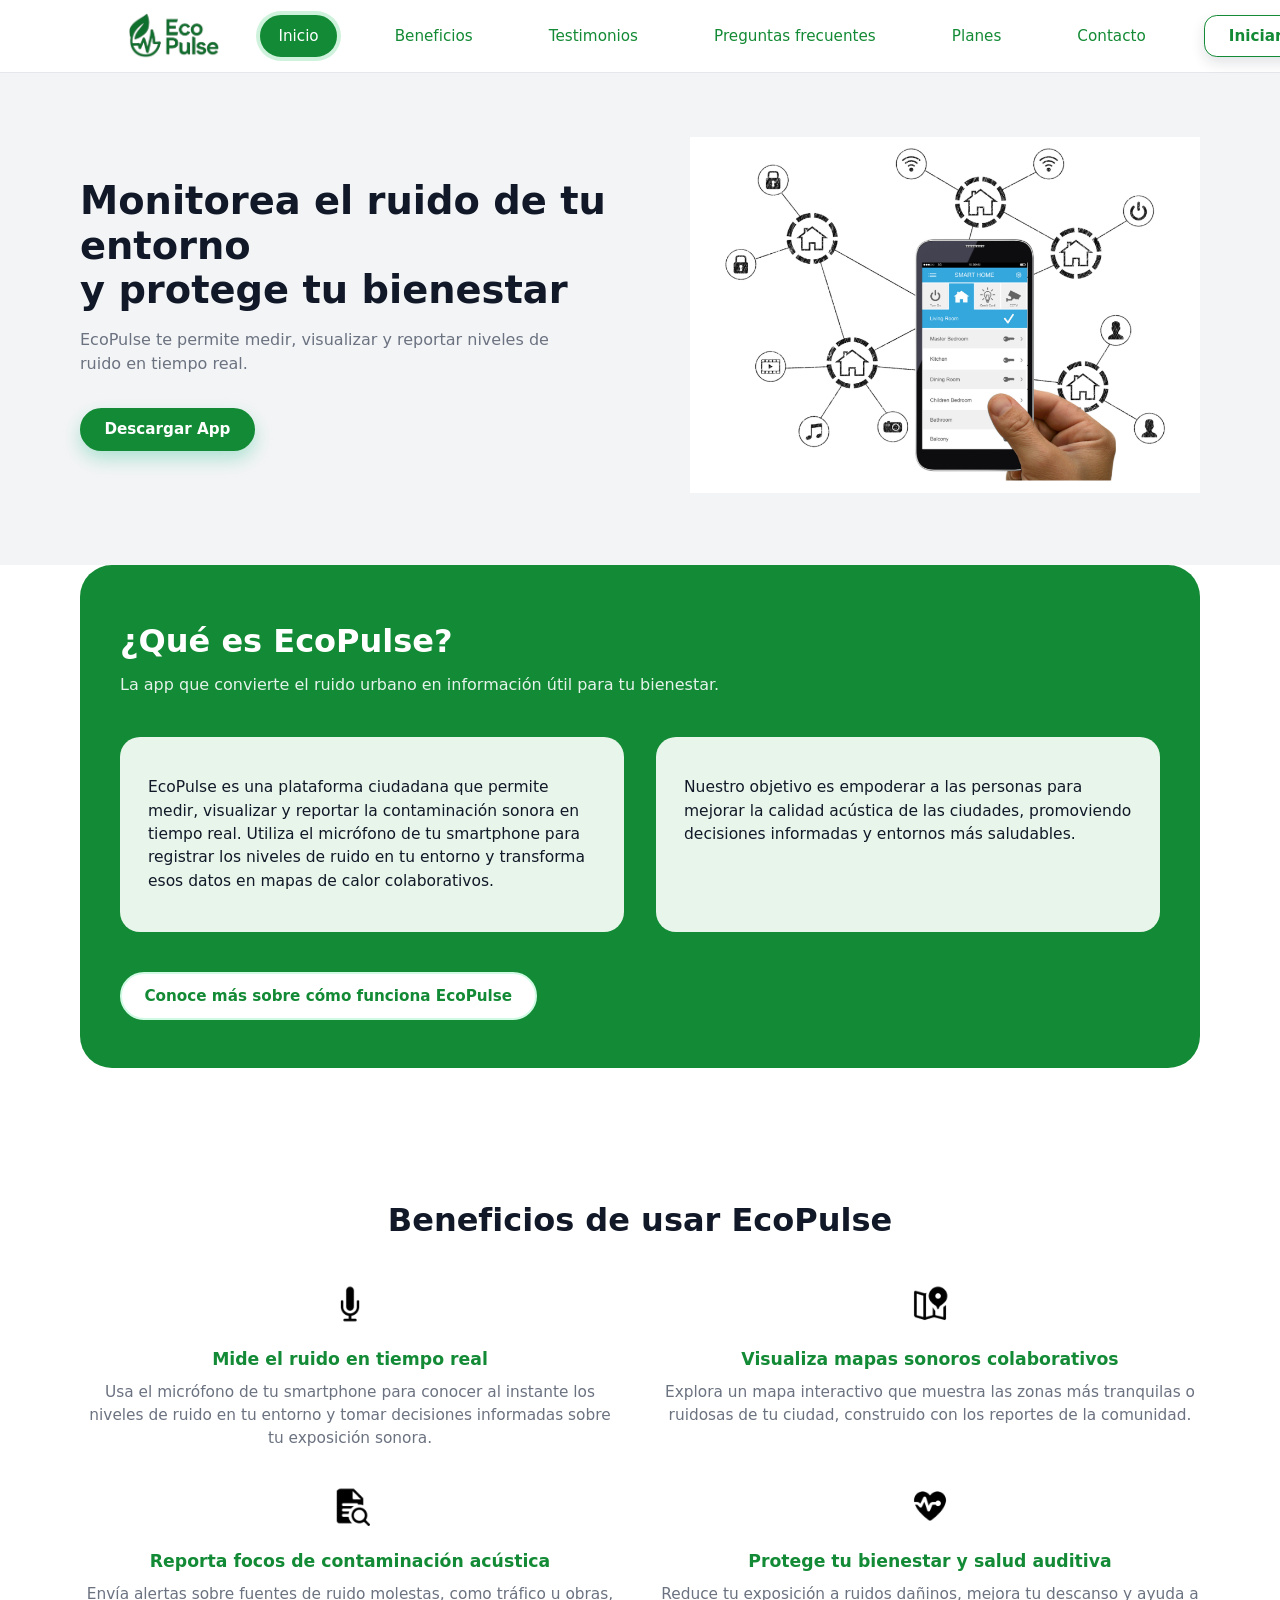
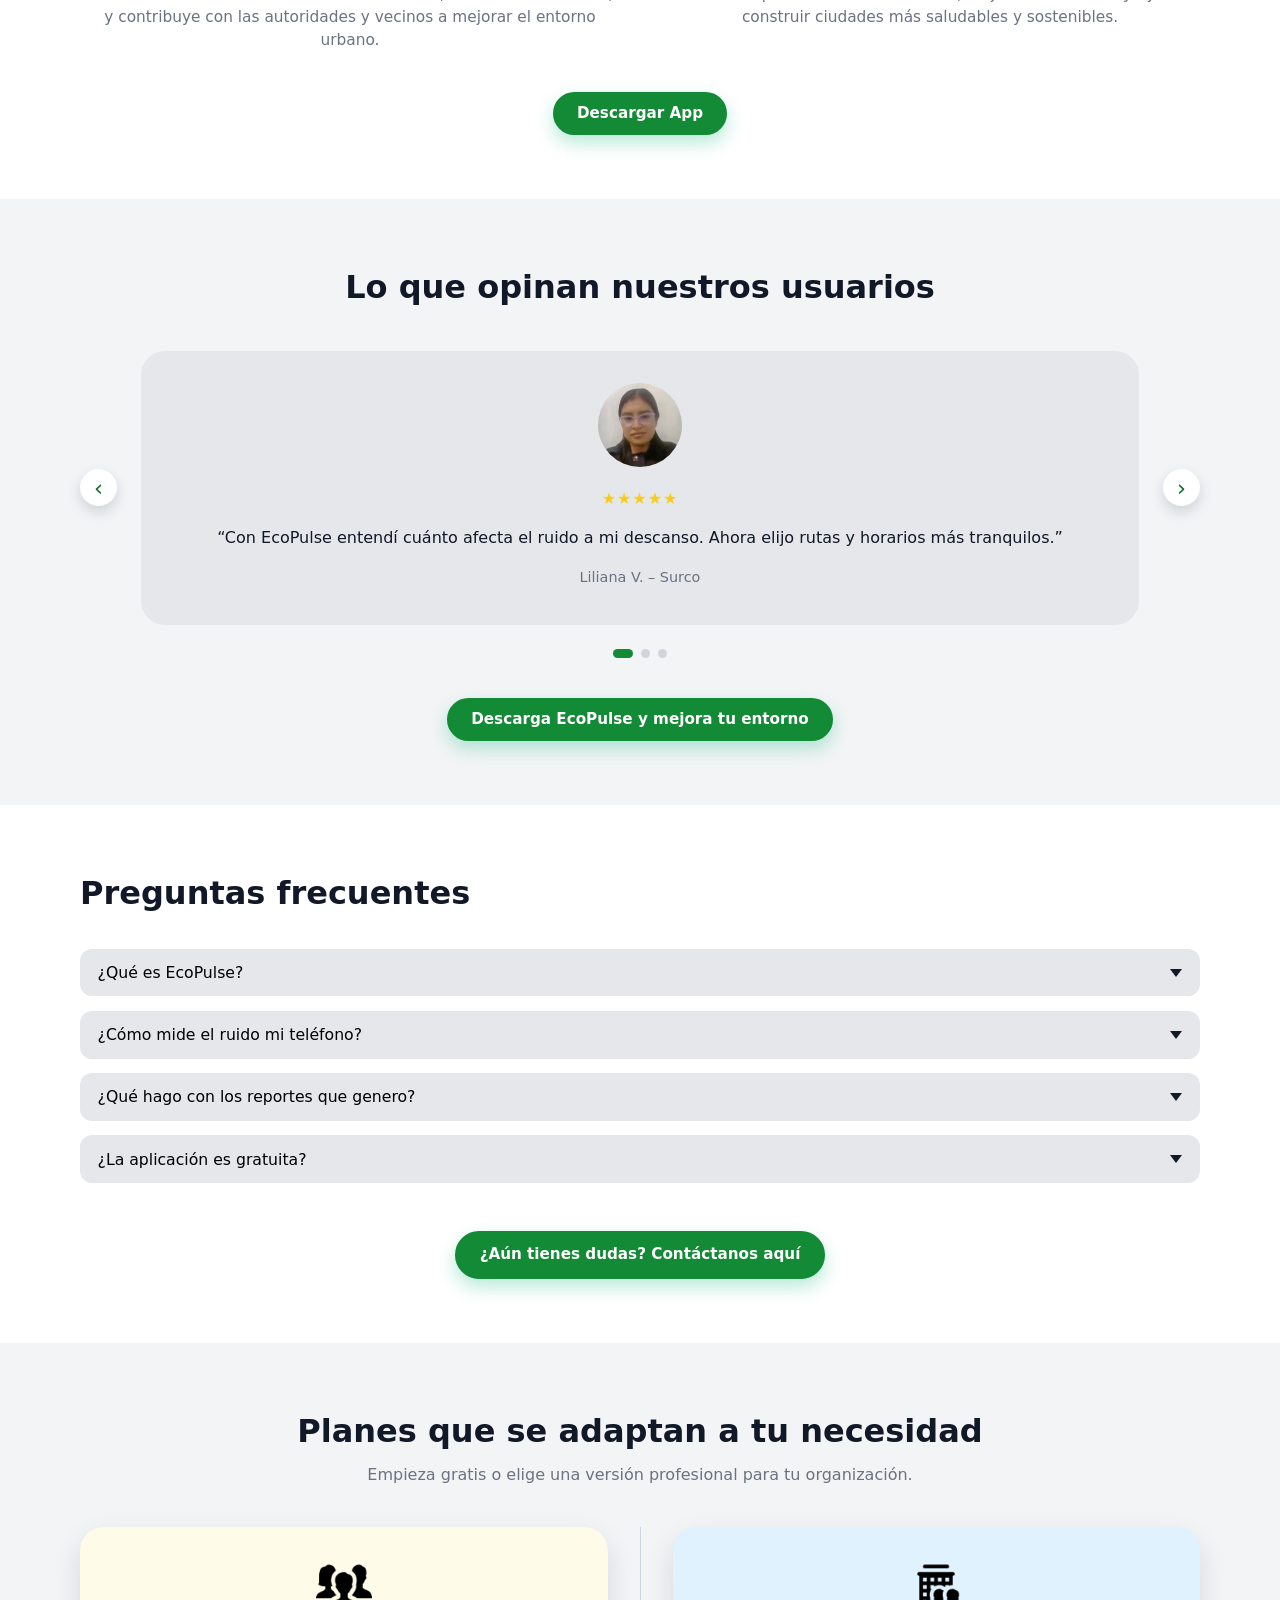
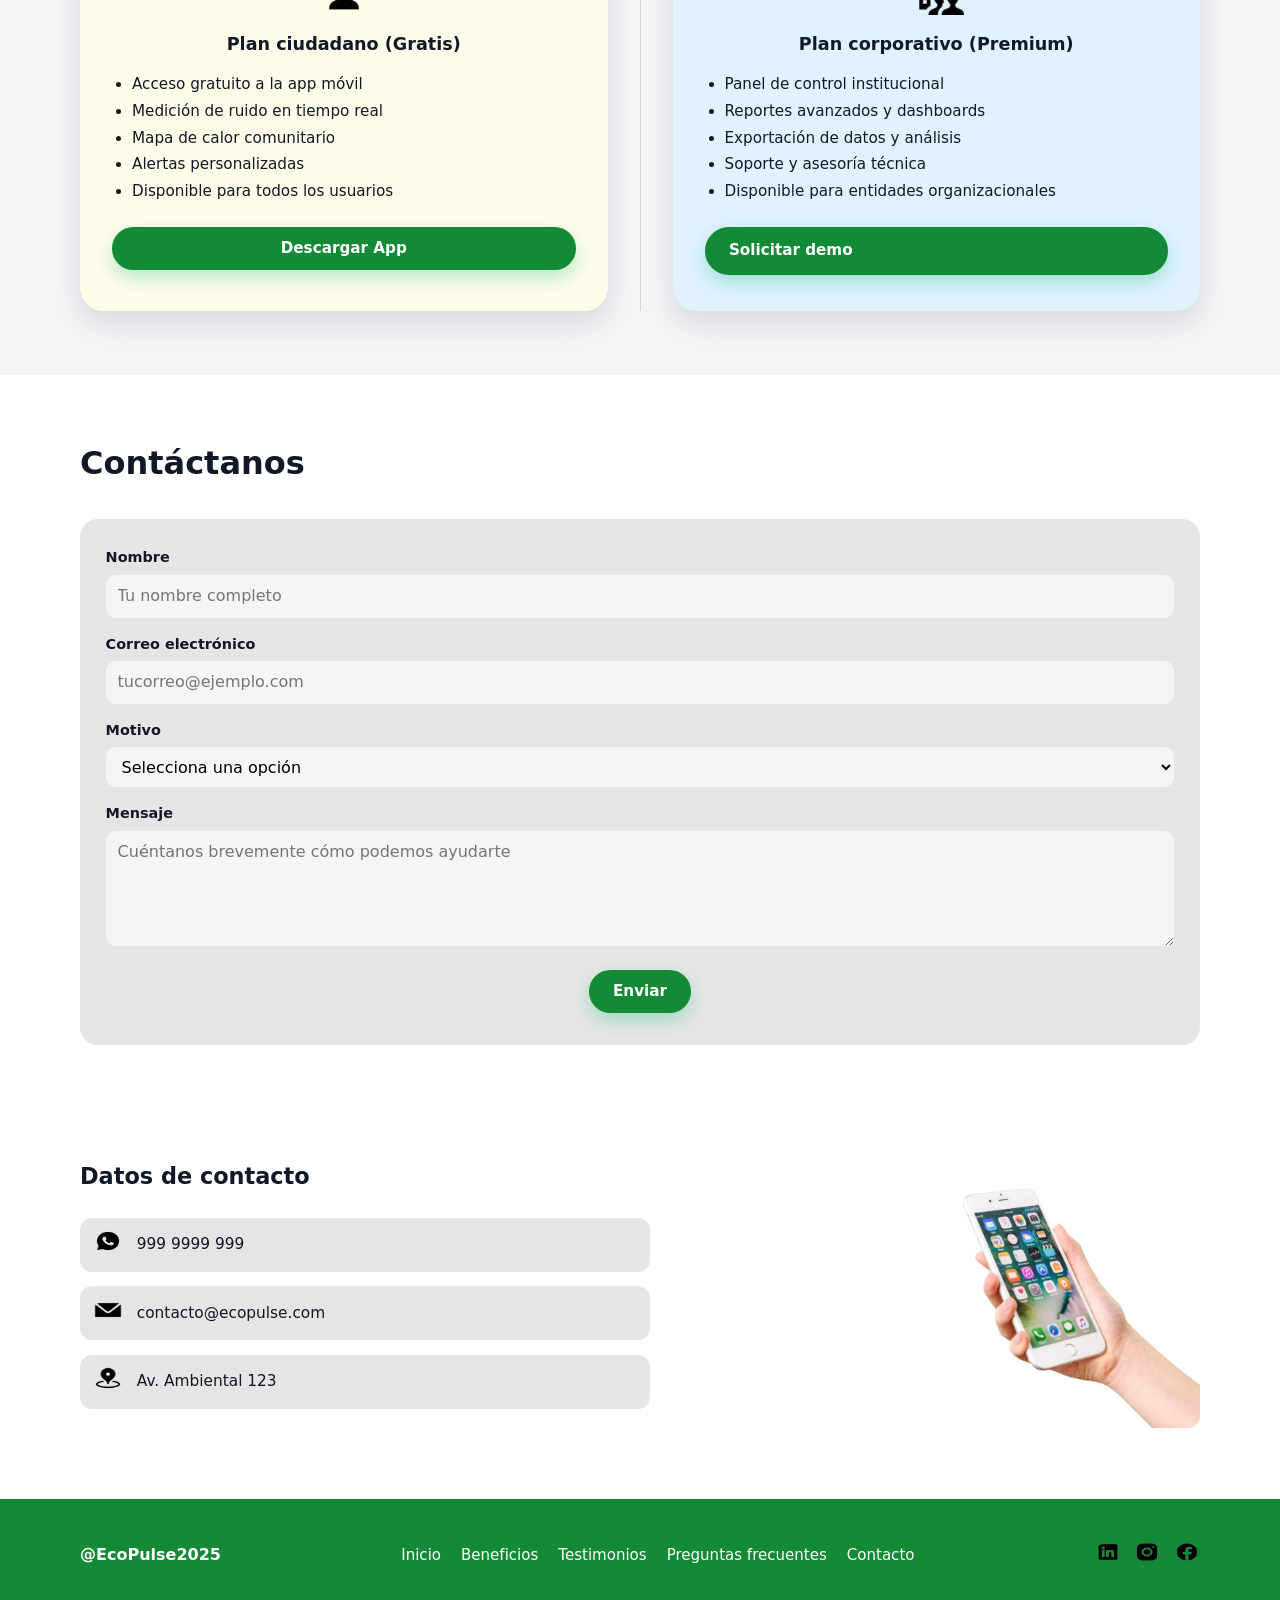
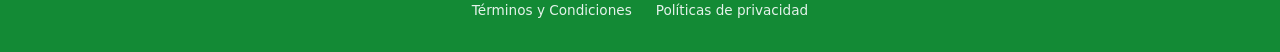
==== commit a5aa907c: "chore: restructure files for proyect lading page" ====
--- a/index.html
+++ b/index.html
@@ -12,691 +12,825 @@
   <link rel="icon" href="favicon.ico" type="image/x-icon" />
 </head>
 <body>
-  <a class="skip-link" href="#inicio">Saltar al contenido principal</a>
-
-  <!-- ========== HEADER / NAVBAR ========== -->
-  <header class="topbar">
-    <div class="topbar__inner">
-      <!-- Logo -->
-      <a href="#inicio" class="brand">
-        <img
-          src="public/assets/images/logo-ecopulse.png"
-          alt="logo-ecopulse"
-          class="brand__logo"
-        />
-      </a>
-
-      <!-- Desktop nav -->
-      <nav class="nav" aria-label="Navegación principal">
-        <ul class="nav__list">
-          <li><a href="#inicio" class="nav__link nav__link--active">Inicio</a></li>
-          <li><a href="#beneficios" class="nav__link">Beneficios</a></li>
-          <li><a href="#testimonios" class="nav__link">Testimonios</a></li>
-          <li><a href="#faq" class="nav__link">Preguntas frecuentes</a></li>
-          <li><a href="#planes" class="nav__link">Planes</a></li>
-          <li><a href="#contacto" class="nav__link">Contacto</a></li>
-        </ul>
-      </nav>
-
-      <!-- Selector de idioma -->
-      <div class="lang">
-        <button
-          class="lang__button"
-          type="button"
-          aria-haspopup="true"
-          aria-expanded="false"
-          data-toggle-lang
-        >
-          <span class="lang__icon" aria-hidden="true">🌐</span>
-          <span class="lang__label" data-lang-label>ES</span>
-          <span class="lang__chevron" aria-hidden="true">▼</span>
-        </button>
-
-        <div
-          class="lang__dropdown"
-          id="lang-dropdown"
-          role="menu"
-          aria-label="Seleccionar idioma"
-          hidden
-        >
-          <label class="lang__option">
-            <input
-              type="radio"
-              name="lang-choice"
-              value="ES"
-              checked
-            />
-            <span>Español (ES)</span>
-          </label>
-          <label class="lang__option">
-            <input
-              type="radio"
-              name="lang-choice"
-              value="EN"
-            />
-            <span>Inglés (EN)</span>
-          </label>
-        </div>
-      </div>
-
-      <!-- Botón menú móvil -->
-      <button
-        class="nav-toggle"
-        type="button"
-        aria-label="Abrir menú"
-        aria-expanded="false"
-        aria-controls="mobile-nav"
-      >
-        <span></span><span></span><span></span>
-      </button>
-    </div>
-
-    <!-- Mobile nav -->
-    <nav
-      id="mobile-nav"
-      class="nav nav--mobile"
-      aria-label="Navegación principal móvil"
-      hidden
-    >
-      <ul class="nav__list nav__list--mobile">
-        <li><a href="#inicio" class="nav__link">Inicio</a></li>
-        <li><a href="#beneficios" class="nav__link">Beneficios</a></li>
-        <li><a href="#testimonios" class="nav__link">Testimonios</a></li>
-        <li><a href="#faq" class="nav__link">Preguntas frecuentes</a></li>
-        <li><a href="#planes" class="nav__link">Planes</a></li>
-        <li><a href="#contacto" class="nav__link">Contacto</a></li>
+<a class="skip-link" href="#inicio">Saltar al contenido principal</a>
+
+<!-- ========== HEADER / NAVBAR ========== -->
+<header class="topbar">
+  <div class="topbar__inner">
+    <!-- Logo -->
+    <a href="#inicio" class="brand">
+      <img
+        src="public/assets/images/logo-ecopulse.png"
+        alt="Logo EcoPulse"
+        class="brand__logo"
+      />
+    </a>
+
+    <!-- Desktop nav -->
+    <nav class="nav" aria-label="Navegación principal">
+      <ul class="nav__list">
+        <li>
+          <a href="#inicio"
+             class="nav__link nav__link--active"
+             data-i18n="nav.home">
+            Inicio
+          </a>
+        </li>
+        <li>
+          <a href="#beneficios"
+             class="nav__link"
+             data-i18n="nav.benefits">
+            Beneficios
+          </a>
+        </li>
+        <li>
+          <a href="#testimonios"
+             class="nav__link"
+             data-i18n="nav.testimonials">
+            Testimonios
+          </a>
+        </li>
+        <li>
+          <a href="#faq"
+             class="nav__link"
+             data-i18n="nav.faq">
+            Preguntas frecuentes
+          </a>
+        </li>
+        <li>
+          <a href="#planes"
+             class="nav__link"
+             data-i18n="nav.plans">
+            Planes
+          </a>
+        </li>
+        <li>
+          <a href="#contacto"
+             class="nav__link"
+             data-i18n="nav.contact">
+            Contacto
+          </a>
+        </li>
       </ul>
     </nav>
-  </header>
-
-  <!-- ========== MAIN ========== -->
-  <main>
-    <!-- ===== HERO (Mockup 1 / 16) ===== -->
-    <section id="inicio" class="hero">
-      <div class="hero__inner">
-        <div class="hero__content">
-          <h1 class="hero__title">
-            “Monitorea el ruido de tu entorno<br />
-            y protege tu bienestar”
-          </h1>
-          <p class="hero__text">
-            EcoPulse te permite medir, visualizar y reportar niveles de ruido
-            en tiempo real.
+
+    <!-- Botón Iniciar sesión -->
+    <a href="login.html"
+      class="btn btn--login topbar__login"
+      data-i18n="nav.login">
+      Iniciar sesión
+    </a>
+
+    <!-- Selector de idioma -->
+    <div class="lang">
+      <button
+        class="lang__button"
+        type="button"
+        aria-haspopup="true"
+        aria-expanded="false"
+        data-toggle-lang
+      >
+        <span class="lang__icon" aria-hidden="true">🌐</span>
+        <span class="lang__label" data-lang-label>ES</span>
+        <span class="lang__chevron" aria-hidden="true">▼</span>
+      </button>
+
+      <div
+        class="lang__dropdown"
+        id="lang-dropdown"
+        role="menu"
+        aria-label="Seleccionar idioma"
+        hidden
+      >
+        <label class="lang__option">
+          <input type="radio" name="lang-choice" value="ES" checked />
+          <span>Español (ES)</span>
+        </label>
+        <label class="lang__option">
+          <input type="radio" name="lang-choice" value="EN" />
+          <span>English (EN)</span>
+        </label>
+      </div>
+    </div>
+
+    <!-- Botón menú móvil -->
+    <button
+      class="nav-toggle"
+      type="button"
+      aria-label="Abrir menú"
+      aria-expanded="false"
+      aria-controls="mobile-nav"
+    >
+      <span></span><span></span><span></span>
+    </button>
+  </div>
+
+  <!-- Mobile nav -->
+  <nav
+    id="mobile-nav"
+    class="nav nav--mobile"
+    aria-label="Navegación principal móvil"
+    hidden
+  >
+    <ul class="nav__list nav__list--mobile">
+      <li><a href="#inicio" class="nav__link" data-i18n="nav.home">Inicio</a></li>
+      <li><a href="#beneficios" class="nav__link" data-i18n="nav.benefits">Beneficios</a></li>
+      <li><a href="#testimonios" class="nav__link" data-i18n="nav.testimonials">Testimonios</a></li>
+      <li><a href="#faq" class="nav__link" data-i18n="nav.faq">Preguntas frecuentes</a></li>
+      <li><a href="#planes" class="nav__link" data-i18n="nav.plans">Planes</a></li>
+      <li><a href="#contacto" class="nav__link" data-i18n="nav.contact">Contacto</a></li>
+      <li class="nav__login-mobile">
+        <a href="login.html"
+        class="btn btn--login nav__login-btn"
+        data-i18n="nav.login">
+        Iniciar sesión
+      </a>
+      </li>
+    </ul>
+  </nav>
+</header>
+
+<!-- ========== MAIN ========== -->
+<main>
+  <!-- ===== HERO (Mockup 1 / 16) ===== -->
+  <section id="inicio" class="hero">
+    <div class="hero__inner">
+      <div class="hero__content">
+        <h1 class="hero__title">
+          <span data-i18n="hero.titleLine1">
+            Monitorea el ruido de tu entorno
+          </span>
+          <br />
+          <span data-i18n="hero.titleLine2">
+            y protege tu bienestar
+          </span>
+        </h1>
+        <p class="hero__text" data-i18n="hero.text">
+          EcoPulse te permite medir, visualizar y reportar niveles de ruido
+          en tiempo real.
+        </p>
+
+        <button
+          class="btn btn--primary hero__button"
+          type="button"
+          data-open-download-modal
+          data-i18n="hero.cta"
+        >
+          Descargar App
+        </button>
+      </div>
+
+      <div class="hero__visual" aria-hidden="true">
+        <img
+          src="public/assets/images/hero-smartphone-network.png"
+          alt="Red de hogares conectados a un smartphone"
+          class="hero__image"
+        />
+      </div>
+    </div>
+  </section>
+
+  <!-- ===== ¿Qué es EcoPulse? (Mockup 2 / 16) ===== -->
+  <section id="que-es" class="about">
+    <div class="about__background">
+      <div class="about__inner">
+        <header class="about__header">
+          <h2 class="about__title" data-i18n="about.title">¿Qué es EcoPulse?</h2>
+          <p class="about__subtitle" data-i18n="about.subtitle">
+            La app que convierte el ruido urbano en información útil para tu bienestar.
           </p>
-
+        </header>
+
+        <div class="about__cards">
+          <article class="about-card">
+            <p data-i18n="about.card1">
+              EcoPulse es una plataforma ciudadana que permite medir,
+              visualizar y reportar la contaminación sonora en tiempo real.
+              Utiliza el micrófono de tu smartphone para registrar los niveles
+              de ruido en tu entorno y transforma esos datos en mapas de calor
+              colaborativos.
+            </p>
+          </article>
+
+          <article class="about-card">
+            <p data-i18n="about.card2">
+              Nuestro objetivo es empoderar a las personas para mejorar la
+              calidad acústica de las ciudades, promoviendo decisiones
+              informadas y entornos más saludables.
+            </p>
+          </article>
+        </div>
+
+        <div class="about__action">
+          <a href="#beneficios" class="btn btn--light" data-i18n="about.cta">
+            Conoce más sobre cómo funciona EcoPulse
+          </a>
+        </div>
+      </div>
+    </div>
+  </section>
+
+  <!-- ===== Beneficios (Mockup 3 / 16) ===== -->
+  <section id="beneficios" class="section section--benefits">
+    <div class="section__inner">
+      <header class="section__header section__header--center">
+        <h2 class="section__title" data-i18n="benefits.title">
+          Beneficios de usar EcoPulse
+        </h2>
+      </header>
+
+      <div class="benefits-grid">
+        <article class="benefit">
+          <img
+            src="public/assets/images/benefit-icon-microphone.png"
+            alt="Icono de micrófono"
+            class="benefit__icon"
+          />
+          <h3 class="benefit__title" data-i18n="benefits.card1.title">
+            Mide el ruido en tiempo real
+          </h3>
+          <p class="benefit__text" data-i18n="benefits.card1.text">
+            Usa el micrófono de tu smartphone para conocer al instante los
+            niveles de ruido en tu entorno y tomar decisiones informadas sobre
+            tu exposición sonora.
+          </p>
+        </article>
+
+        <article class="benefit">
+          <img
+            src="public/assets/images/benefit-icon-map.png"
+            alt="Icono de mapa sonoro"
+            class="benefit__icon"
+          />
+          <h3 class="benefit__title" data-i18n="benefits.card2.title">
+            Visualiza mapas sonoros colaborativos
+          </h3>
+          <p class="benefit__text" data-i18n="benefits.card2.text">
+            Explora un mapa interactivo que muestra las zonas más tranquilas o
+            ruidosas de tu ciudad, construido con los reportes de la comunidad.
+          </p>
+        </article>
+
+        <article class="benefit">
+          <img
+            src="public/assets/images/benefit-icon-alert.png"
+            alt="Icono de alerta de ruido"
+            class="benefit__icon"
+          />
+          <h3 class="benefit__title" data-i18n="benefits.card3.title">
+            Reporta focos de contaminación acústica
+          </h3>
+          <p class="benefit__text" data-i18n="benefits.card3.text">
+            Envía alertas sobre fuentes de ruido molestas, como tráfico u
+            obras, y contribuye con las autoridades y vecinos a mejorar el
+            entorno urbano.
+          </p>
+        </article>
+
+        <article class="benefit">
+          <img
+            src="public/assets/images/benefit-icon-heart.png"
+            alt="Icono de corazón y salud"
+            class="benefit__icon"
+          />
+          <h3 class="benefit__title" data-i18n="benefits.card4.title">
+            Protege tu bienestar y salud auditiva
+          </h3>
+          <p class="benefit__text" data-i18n="benefits.card4.text">
+            Reduce tu exposición a ruidos dañinos, mejora tu descanso y ayuda
+            a construir ciudades más saludables y sostenibles.
+          </p>
+        </article>
+      </div>
+
+      <div class="section__cta">
+        <button
+          type="button"
+          class="btn btn--primary"
+          data-open-download-modal
+          data-i18n="benefits.cta"
+        >
+          Descargar App
+        </button>
+      </div>
+    </div>
+  </section>
+
+  <!-- ===== Testimonios (Mockup 4 / 16) ===== -->
+  <section id="testimonios" class="section section--testimonials">
+    <div class="section__inner">
+      <header class="section__header section__header--center">
+        <h2 class="section__title" data-i18n="testimonials.title">
+          Lo que opinan nuestros usuarios
+        </h2>
+      </header>
+
+      <!-- Carrusel -->
+      <div class="testimonials-carousel">
+        <button
+          class="testimonial-nav testimonial-nav--prev"
+          type="button"
+          aria-label="Testimonio anterior"
+        >
+          ‹
+        </button>
+
+        <div class="testimonials-track-wrapper">
+          <div class="testimonials-track">
+            <article class="testimonial" data-index="0">
+              <div class="testimonial__avatar">
+                <img
+                  src="public/assets/images/testimonial-avatar-1.png"
+                  alt="Foto de Liliana"
+                />
+              </div>
+              <div class="testimonial__stars" aria-label="5 de 5 estrellas">
+                ★★★★★
+              </div>
+              <p class="testimonial__text" data-i18n="testimonials.1.text">
+                “Con EcoPulse entendí cuánto afecta el ruido a mi descanso.
+                Ahora elijo rutas y horarios más tranquilos.”
+              </p>
+              <p class="testimonial__author" data-i18n="testimonials.1.author">
+                Liliana V. – Surco
+              </p>
+            </article>
+
+            <article class="testimonial" data-index="1">
+              <div class="testimonial__avatar">
+                <img
+                  src="public/assets/images/testimonial-avatar-2.png"
+                  alt="Foto de Alex"
+                />
+              </div>
+              <div class="testimonial__stars" aria-label="5 de 5 estrellas">
+                ★★★★★
+              </div>
+              <p class="testimonial__text" data-i18n="testimonials.2.text">
+                “Por fin tengo una forma de demostrar el exceso de ruido en mi
+                barrio. Me hace sentir parte del cambio.”
+              </p>
+              <p class="testimonial__author" data-i18n="testimonials.2.author">
+                Alex S. – La Victoria
+              </p>
+            </article>
+
+            <article class="testimonial" data-index="2">
+              <div class="testimonial__avatar">
+                <img
+                  src="public/assets/images/testimonial-avatar-3.png"
+                  alt="Foto de Giancarlo"
+                />
+              </div>
+              <div class="testimonial__stars" aria-label="5 de 5 estrellas">
+                ★★★★★
+              </div>
+              <p class="testimonial__text" data-i18n="testimonials.3.text">
+                “Uso los mapas de EcoPulse para recomendar hospedajes más
+                silenciosos a mis clientes.”
+              </p>
+              <p class="testimonial__author" data-i18n="testimonials.3.author">
+                Giancarlo R. – La Molina
+              </p>
+            </article>
+          </div>
+        </div>
+
+        <button
+          class="testimonial-nav testimonial-nav--next"
+          type="button"
+          aria-label="Siguiente testimonio"
+        >
+          ›
+        </button>
+      </div>
+
+      <!-- Puntos / indicadores -->
+      <div class="testimonials-dots" role="tablist">
+        <button
+          class="dot dot--active"
+          type="button"
+          data-testimonial-dot="0"
+          aria-label="Ver testimonio 1"
+        ></button>
+        <button
+          class="dot"
+          type="button"
+          data-testimonial-dot="1"
+          aria-label="Ver testimonio 2"
+        ></button>
+        <button
+          class="dot"
+          type="button"
+          data-testimonial-dot="2"
+          aria-label="Ver testimonio 3"
+        ></button>
+      </div>
+
+      <div class="section__cta">
+        <button
+          class="btn btn--primary"
+          type="button"
+          data-open-download-modal
+          data-i18n="testimonials.cta"
+        >
+          Descarga EcoPulse y mejora tu entorno
+        </button>
+      </div>
+    </div>
+  </section>
+
+
+  <!-- ===== Preguntas frecuentes (Mockups 5–9 / 16) ===== -->
+  <section id="faq" class="section section--faq">
+    <div class="section__inner">
+      <header class="section__header">
+        <h2 class="section__title" data-i18n="faq.title">Preguntas frecuentes</h2>
+      </header>
+
+      <div class="faq-list">
+        <article class="faq-item">
           <button
-            class="btn btn--primary hero__button"
+            class="faq-item__header"
             type="button"
+            aria-expanded="false"
+          >
+            <span data-i18n="faq.q1">¿Qué es EcoPulse?</span>
+            <span class="faq-item__icon" aria-hidden="true"></span>
+          </button>
+          <div class="faq-item__panel" hidden>
+            <p data-i18n="faq.a1">
+              Es una aplicación ciudadana que mide y reporta la contaminación
+              sonora en tiempo real para promover entornos más saludables.
+            </p>
+          </div>
+        </article>
+
+        <article class="faq-item">
+          <button
+            class="faq-item__header"
+            type="button"
+            aria-expanded="false"
+          >
+            <span data-i18n="faq.q2">¿Cómo mide el ruido mi teléfono?</span>
+            <span class="faq-item__icon" aria-hidden="true"></span>
+          </button>
+          <div class="faq-item__panel" hidden>
+            <p data-i18n="faq.a2">
+              La app utiliza el micrófono del dispositivo para registrar los
+              niveles de sonido y los transforma en datos de decibelios (dB).
+            </p>
+          </div>
+        </article>
+
+        <article class="faq-item">
+          <button
+            class="faq-item__header"
+            type="button"
+            aria-expanded="false"
+          >
+            <span data-i18n="faq.q3">¿Qué hago con los reportes que genero?</span>
+            <span class="faq-item__icon" aria-hidden="true"></span>
+          </button>
+          <div class="faq-item__panel" hidden>
+            <p data-i18n="faq.a3">
+              Puedes compartirlos con tu comunidad o con las autoridades
+              locales para mejorar la gestión del ruido urbano.
+            </p>
+          </div>
+        </article>
+
+        <article class="faq-item">
+          <button
+            class="faq-item__header"
+            type="button"
+            aria-expanded="false"
+          >
+            <span data-i18n="faq.q4">¿La aplicación es gratuita?</span>
+            <span class="faq-item__icon" aria-hidden="true"></span>
+          </button>
+          <div class="faq-item__panel" hidden>
+            <p data-i18n="faq.a4">
+              Sí, EcoPulse ofrece una versión gratuita para ciudadanos y una
+              versión profesional con reportes avanzados para instituciones.
+            </p>
+          </div>
+        </article>
+      </div>
+
+      <div class="section__cta section__cta--faq">
+        <a href="#contacto" class="btn btn--primary" data-i18n="faq.cta">
+          ¿Aún tienes dudas? Contáctanos aquí
+        </a>
+      </div>
+    </div>
+  </section>
+
+  <!-- ===== Planes (Mockup 10 / 16) ===== -->
+  <section id="planes" class="section section--plans">
+    <div class="section__inner">
+      <header class="section__header section__header--center">
+        <h2 class="section__title" data-i18n="plans.title">
+          Planes que se adaptan a tu necesidad
+        </h2>
+        <p class="section__subtitle" data-i18n="plans.subtitle">
+          Empieza gratis o elige una versión profesional para tu organización.
+        </p>
+      </header>
+
+      <div class="plans-grid">
+        <article class="plan plan--citizen">
+          <img
+            src="public/assets/images/plan-icon-citizen.png"
+            alt="Icono plan ciudadano"
+            class="plan__icon"
+          />
+          <h3 class="plan__title" data-i18n="plans.citizen.title">
+            Plan ciudadano (Gratis)
+          </h3>
+          <ul class="plan__list">
+            <li data-i18n="plans.citizen.item1">Acceso gratuito a la app móvil</li>
+            <li data-i18n="plans.citizen.item2">Medición de ruido en tiempo real</li>
+            <li data-i18n="plans.citizen.item3">Mapa de calor comunitario</li>
+            <li data-i18n="plans.citizen.item4">Alertas personalizadas</li>
+            <li data-i18n="plans.citizen.item5">Disponible para todos los usuarios</li>
+          </ul>
+          <button
+            type="button"
+            class="btn btn--primary plan__button"
             data-open-download-modal
+            data-i18n="plans.citizen.cta"
           >
             Descargar App
           </button>
-        </div>
-
-        <div class="hero__visual" aria-hidden="true">
+        </article>
+
+        <div class="plans-divider" aria-hidden="true"></div>
+
+        <article class="plan plan--corporate">
           <img
-            src="public/assets/images/hero-smartphone-network.png"
-            alt="imagen-hero-red-de-casas-y-smartphone"
-            class="hero__image"
-          />
-        </div>
-      </div>
-    </section>
-
-    <!-- ===== ¿Qué es EcoPulse? (Mockup 2 / 16) ===== -->
-    <section id="que-es" class="about">
-      <div class="about__background">
-        <div class="about__inner">
-          <header class="about__header">
-            <h2 class="about__title">¿Qué es EcoPulse?</h2>
-            <p class="about__subtitle">
-              La app que convierte el ruido urbano en información útil para tu bienestar.
-            </p>
-          </header>
-
-          <div class="about__cards">
-            <article class="about-card">
-              <p>
-                EcoPulse es una plataforma ciudadana que permite medir,
-                visualizar y reportar la contaminación sonora en tiempo real.
-                Utiliza el micrófono de tu smartphone para registrar los niveles
-                de ruido en tu entorno y transforma esos datos en mapas de calor
-                colaborativos.
-              </p>
-            </article>
-
-            <article class="about-card">
-              <p>
-                Nuestro objetivo es empoderar a las personas para mejorar la
-                calidad acústica de las ciudades, promoviendo decisiones
-                informadas y entornos más saludables.
-              </p>
-            </article>
-          </div>
-
-          <div class="about__action">
-            <a href="#beneficios" class="btn btn--light">
-              Conoce más sobre cómo funciona EcoPulse
-            </a>
-          </div>
-        </div>
-      </div>
-    </section>
-
-    <!-- ===== Beneficios (Mockup 3 / 16) ===== -->
-    <section id="beneficios" class="section section--benefits">
-      <div class="section__inner">
-        <header class="section__header section__header--center">
-          <h2 class="section__title">Beneficios de usar EcoPulse</h2>
-        </header>
-
-        <div class="benefits-grid">
-          <article class="benefit">
+            src="public/assets/images/plan-icon-corporate.png"
+            alt="Icono plan corporativo"
+            class="plan__icon"
+          />
+          <h3 class="plan__title" data-i18n="plans.corporate.title">
+            Plan corporativo (Premium)
+          </h3>
+          <ul class="plan__list">
+            <li data-i18n="plans.corporate.item1">Panel de control institucional</li>
+            <li data-i18n="plans.corporate.item2">Reportes avanzados y dashboards</li>
+            <li data-i18n="plans.corporate.item3">Exportación de datos y análisis</li>
+            <li data-i18n="plans.corporate.item4">Soporte y asesoría técnica</li>
+            <li data-i18n="plans.corporate.item5">Disponible para entidades organizacionales</li>
+          </ul>
+          <a href="#contacto"
+             class="btn btn--primary plan__button"
+             data-i18n="plans.corporate.cta">
+            Solicitar demo
+          </a>
+        </article>
+      </div>
+    </div>
+  </section>
+
+  <!-- ===== Contacto – Formulario (Mockups 11–13 / 16) ===== -->
+  <section id="contacto" class="section section--contact-form">
+    <div class="section__inner">
+      <header class="section__header">
+        <h2 class="section__title" data-i18n="contact.form.title">Contáctanos</h2>
+      </header>
+
+      <form id="contact-form" class="contact-form" novalidate>
+        <div class="field">
+          <label for="name" data-i18n="contact.form.name.label">Nombre</label>
+          <input
+            id="name"
+            name="name"
+            type="text"
+            placeholder="Tu nombre completo"
+            data-i18n-placeholder="contact.form.name.placeholder"
+            required
+          />
+        </div>
+
+        <div class="field">
+          <label for="email" data-i18n="contact.form.email.label">Correo electrónico</label>
+          <input
+            id="email"
+            name="email"
+            type="email"
+            placeholder="tucorreo@ejemplo.com"
+            data-i18n-placeholder="contact.form.email.placeholder"
+            required
+          />
+        </div>
+
+        <div class="field field--select">
+          <label for="reason" data-i18n="contact.form.reason.label">Motivo</label>
+          <select id="reason" name="reason" required>
+            <option value="" disabled selected
+                    data-i18n="contact.form.reason.placeholder">
+              Selecciona una opción
+            </option>
+            <option value="consulta" data-i18n="contact.form.reason.option1">
+              Consulta
+            </option>
+            <option value="sugerencia" data-i18n="contact.form.reason.option2">
+              Sugerencia
+            </option>
+            <option value="alianza" data-i18n="contact.form.reason.option3">
+              Alianza
+            </option>
+          </select>
+        </div>
+
+        <div class="field">
+          <label for="message" data-i18n="contact.form.message.label">Mensaje</label>
+          <textarea
+            id="message"
+            name="message"
+            rows="4"
+            placeholder="Cuéntanos brevemente cómo podemos ayudarte"
+            data-i18n-placeholder="contact.form.message.placeholder"
+            required
+          ></textarea>
+        </div>
+
+        <div class="contact-form__actions">
+          <button type="submit" class="btn btn--primary" data-i18n="contact.form.submit">
+            Enviar
+          </button>
+        </div>
+
+        <p class="contact-form__success" id="contact-success" hidden
+           data-i18n="contact.form.success">
+          Mensaje enviado ✓
+        </p>
+      </form>
+    </div>
+  </section>
+
+  <!-- ===== Contacto – Datos + Imagen (Mockup 14 / 16) ===== -->
+  <section class="section section--contact-info">
+    <div class="section__inner section__inner--two-cols">
+      <div class="contact-info">
+        <h3 class="contact-info__title" data-i18n="contact.info.title">
+          Datos de contacto
+        </h3>
+
+        <div class="contact-info__item">
+          <div class="contact-info__icon">
             <img
-              src="public/assets/images/benefit-icon-microphone.png"
-              alt="icono-beneficio-microfono"
-              class="benefit__icon"
-            />
-            <h3 class="benefit__title">Mide el ruido en tiempo real</h3>
-            <p class="benefit__text">
-              Usa el micrófono de tu smartphone para conocer al instante los
-              niveles de ruido en tu entorno y tomar decisiones informadas sobre
-              tu exposición sonora.
-            </p>
-          </article>
-
-          <article class="benefit">
-            <img
-              src="public/assets/images/benefit-icon-map.png"
-              alt="icono-beneficio-mapa-sonoro"
-              class="benefit__icon"
-            />
-            <h3 class="benefit__title">Visualiza mapas sonoros colaborativos</h3>
-            <p class="benefit__text">
-              Explora un mapa interactivo que muestra las zonas más tranquilas o
-              ruidosas de tu ciudad, construido con los reportes de la comunidad.
-            </p>
-          </article>
-
-          <article class="benefit">
-            <img
-              src="public/assets/images/benefit-icon-alert.png"
-              alt="icono-beneficio-alerta-contaminacion"
-              class="benefit__icon"
-            />
-            <h3 class="benefit__title">
-              Reporta focos de contaminación acústica
-            </h3>
-            <p class="benefit__text">
-              Envía alertas sobre fuentes de ruido molestas, como tráfico o
-              obras, y contribuye con las autoridades y vecinos a mejorar el
-              entorno urbano.
-            </p>
-          </article>
-
-          <article class="benefit">
-            <img
-              src="public/assets/images/benefit-icon-heart.png"
-              alt="icono-beneficio-salud-auditiva"
-              class="benefit__icon"
-            />
-            <h3 class="benefit__title">
-              Protege tu bienestar y salud auditiva
-            </h3>
-            <p class="benefit__text">
-              Reduce tu exposición a ruidos dañinos, mejora tu descanso y ayuda
-              a construir ciudades más saludables y sostenibles.
-            </p>
-          </article>
-        </div>
-
-        <div class="section__cta">
-          <button
-            type="button"
-            class="btn btn--primary"
-            data-open-download-modal
-          >
-            Descargar App
-          </button>
-        </div>
-      </div>
-    </section>
-
-    <!-- ===== Testimonios (Mockup 4 / 16) ===== -->
-    <section id="testimonios" class="section section--testimonials">
-      <div class="section__inner">
-        <header class="section__header section__header--center">
-          <h2 class="section__title">Lo que opinan nuestros usuarios</h2>
-        </header>
-
-        <div class="testimonials-strip">
-          <article class="testimonial">
-            <div class="testimonial__avatar">
-              <img
-                src="public/assets/images/testimonial-avatar-1.png"
-                alt="foto-testimonio-liliana"
-              />
-            </div>
-            <div class="testimonial__stars" aria-label="5 de 5 estrellas">
-              ★★★★★
-            </div>
-            <p class="testimonial__text">
-              “Con EcoPulse entendí cuánto afecta el ruido a mi descanso. Ahora
-              elijo rutas y horarios más tranquilos.”
-            </p>
-            <p class="testimonial__author">Liliana V. – Surco</p>
-          </article>
-
-          <article class="testimonial">
-            <div class="testimonial__avatar">
-              <img
-                src="public/assets/images/testimonial-avatar-2.png"
-                alt="foto-testimonio-alex"
-              />
-            </div>
-            <div class="testimonial__stars" aria-label="5 de 5 estrellas">
-              ★★★★★
-            </div>
-            <p class="testimonial__text">
-              “Por fin tengo una forma de demostrar el exceso de ruido en mi
-              barrio. Me hace sentir parte del cambio.”
-            </p>
-            <p class="testimonial__author">Alex S. – La Victoria</p>
-          </article>
-
-          <article class="testimonial">
-            <div class="testimonial__avatar">
-              <img
-                src="public/assets/images/testimonial-avatar-3.png"
-                alt="foto-testimonio-carlos"
-              />
-            </div>
-            <div class="testimonial__stars" aria-label="5 de 5 estrellas">
-              ★★★★★
-            </div>
-            <p class="testimonial__text">
-              “Uso los mapas de EcoPulse para recomendar hospedajes más
-              silenciosos a mis clientes.”
-            </p>
-            <p class="testimonial__author">Giancarlo R. – La Molina</p>
-          </article>
-        </div>
-
-        <div class="testimonials-dots" aria-hidden="true">
-          <span class="dot dot--active"></span>
-          <span class="dot"></span>
-          <span class="dot"></span>
-        </div>
-
-        <div class="section__cta">
-          <button
-            class="btn btn--primary"
-            type="button"
-            data-open-download-modal
-          >
-            Descarga EcoPulse y mejora tu entorno
-          </button>
-        </div>
-      </div>
-    </section>
-
-    <!-- ===== Preguntas frecuentes (Mockups 5–9 / 16) ===== -->
-    <section id="faq" class="section section--faq">
-      <div class="section__inner">
-        <header class="section__header">
-          <h2 class="section__title">Preguntas frecuentes</h2>
-        </header>
-
-        <div class="faq-list">
-          <article class="faq-item">
-            <button
-              class="faq-item__header"
-              type="button"
-              aria-expanded="false"
-            >
-              <span>¿Qué es EcoPulse?</span>
-              <span class="faq-item__icon" aria-hidden="true"></span>
-            </button>
-            <div class="faq-item__panel" hidden>
-              <p>
-                Es una aplicación ciudadana que mide y reporta la contaminación
-                sonora en tiempo real para promover entornos más saludables.
-              </p>
-            </div>
-          </article>
-
-          <article class="faq-item">
-            <button
-              class="faq-item__header"
-              type="button"
-              aria-expanded="false"
-            >
-              <span>¿Cómo mide el ruido mi teléfono?</span>
-              <span class="faq-item__icon" aria-hidden="true"></span>
-            </button>
-            <div class="faq-item__panel" hidden>
-              <p>
-                La app utiliza el micrófono del dispositivo para registrar los
-                niveles de sonido y los transforma en datos de decibelios (dB).
-              </p>
-            </div>
-          </article>
-
-          <article class="faq-item">
-            <button
-              class="faq-item__header"
-              type="button"
-              aria-expanded="false"
-            >
-              <span>¿Qué hago con los reportes que genero?</span>
-              <span class="faq-item__icon" aria-hidden="true"></span>
-            </button>
-            <div class="faq-item__panel" hidden>
-              <p>
-                Puedes compartirlos con tu comunidad o con las autoridades
-                locales para mejorar la gestión del ruido urbano.
-              </p>
-            </div>
-          </article>
-
-          <article class="faq-item">
-            <button
-              class="faq-item__header"
-              type="button"
-              aria-expanded="false"
-            >
-              <span>¿La aplicación es gratuita?</span>
-              <span class="faq-item__icon" aria-hidden="true"></span>
-            </button>
-            <div class="faq-item__panel" hidden>
-              <p>
-                Sí, EcoPulse ofrece una versión gratuita para ciudadanos y una
-                versión profesional con reportes avanzados para instituciones.
-              </p>
-            </div>
-          </article>
-        </div>
-
-        <div class="section__cta section__cta--faq">
-          <a href="#contacto" class="btn btn--primary">
-            ¿Aún tienes dudas? Contáctanos aquí
-          </a>
-        </div>
-      </div>
-    </section>
-
-    <!-- ===== Planes (Mockup 10 / 16) ===== -->
-    <section id="planes" class="section section--plans">
-      <div class="section__inner">
-        <header class="section__header section__header--center">
-          <h2 class="section__title">Planes que se adaptan a tu necesidad</h2>
-          <p class="section__subtitle">
-            Empieza gratis o elige una versión profesional para tu organización.
-          </p>
-        </header>
-
-        <div class="plans-grid">
-          <article class="plan plan--citizen">
-            <img
-              src="public/assets/images/plan-icon-citizen.png"
-              alt="icono-plan-ciudadano"
-              class="plan__icon"
-            />
-            <h3 class="plan__title">Plan ciudadano (Gratis)</h3>
-            <ul class="plan__list">
-              <li>Acceso gratuito a la app móvil</li>
-              <li>Medición de ruido en tiempo real</li>
-              <li>Mapa de calor comunitario</li>
-              <li>Alertas personalizadas</li>
-              <li>Disponible para todos los usuarios</li>
-            </ul>
-            <button
-              type="button"
-              class="btn btn--primary plan__button"
-              data-open-download-modal
-            >
-              Descargar App
-            </button>
-          </article>
-
-          <div class="plans-divider" aria-hidden="true"></div>
-
-          <article class="plan plan--corporate">
-            <img
-              src="public/assets/images/plan-icon-corporate.png"
-              alt="icono-plan-corporativo"
-              class="plan__icon"
-            />
-            <h3 class="plan__title">Plan corporativo (Premium)</h3>
-            <ul class="plan__list">
-              <li>Panel de control institucional</li>
-              <li>Reportes avanzados y dashboards</li>
-              <li>Exportación de datos y análisis</li>
-              <li>Soporte y asesoría técnica</li>
-              <li>Disponible para entidades organizacionales</li>
-            </ul>
-            <a href="#contacto" class="btn btn--primary plan__button">
-              Solicitar demo
-            </a>
-          </article>
-        </div>
-      </div>
-    </section>
-
-    <!-- ===== Contacto – Formulario (Mockups 11–13 / 16) ===== -->
-    <section id="contacto" class="section section--contact-form">
-      <div class="section__inner">
-        <header class="section__header">
-          <h2 class="section__title">Contáctanos</h2>
-        </header>
-
-        <form id="contact-form" class="contact-form" novalidate>
-          <div class="field">
-            <label for="name">Nombre</label>
-            <input
-              id="name"
-              name="name"
-              type="text"
-              placeholder="Tu nombre completo"
-              required
+              src="public/assets/images/contact-icon-phone.png"
+              alt="Teléfono de contacto"
             />
           </div>
-
-          <div class="field">
-            <label for="email">Correo electrónico</label>
-            <input
-              id="email"
-              name="email"
-              type="email"
-              placeholder="tucorreo@ejemplo.com"
-              required
+          <span class="contact-info__text">999 9999 999</span>
+        </div>
+
+        <div class="contact-info__item">
+          <div class="contact-info__icon">
+            <img
+              src="public/assets/images/contact-icon-email.png"
+              alt="Correo de contacto"
             />
           </div>
-
-          <div class="field field--select">
-            <label for="reason">Motivo</label>
-            <select id="reason" name="reason" required>
-              <option value="" disabled selected>Selecciona una opción</option>
-              <option value="consulta">Consulta</option>
-              <option value="sugerencia">Sugerencia</option>
-              <option value="alianza">Alianza</option>
-            </select>
+          <span class="contact-info__text">contacto@ecopulse.com</span>
+        </div>
+
+        <div class="contact-info__item">
+          <div class="contact-info__icon">
+            <img
+              src="public/assets/images/contact-icon-location.png"
+              alt="Dirección de EcoPulse"
+            />
           </div>
-
-          <div class="field">
-            <label for="message">Mensaje</label>
-            <textarea
-              id="message"
-              name="message"
-              rows="4"
-              placeholder="Cuéntanos brevemente cómo podemos ayudarte"
-              required
-            ></textarea>
-          </div>
-
-          <div class="contact-form__actions">
-            <button type="submit" class="btn btn--primary">Enviar</button>
-          </div>
-
-          <p class="contact-form__success" id="contact-success" hidden>
-            Mensaje enviado ✓
+          <span class="contact-info__text">Av. Ambiental 123</span>
+        </div>
+      </div>
+
+      <div class="contact-info__image-wrapper" aria-hidden="true">
+        <img
+          src="public/assets/images/contact-hero.png"
+          alt="Persona sosteniendo un smartphone"
+          class="contact-info__image"
+        />
+      </div>
+    </div>
+  </section>
+</main>
+
+<!-- ===== Footer (Mockup 14 / 16) ===== -->
+<footer class="footer">
+  <div class="footer__upper">
+    <div class="footer__brand">@EcoPulse2025</div>
+
+    <nav class="footer__nav" aria-label="Navegación inferior">
+      <a href="#inicio" data-i18n="nav.home">Inicio</a>
+      <a href="#beneficios" data-i18n="nav.benefits">Beneficios</a>
+      <a href="#testimonios" data-i18n="nav.testimonials">Testimonios</a>
+      <a href="#faq" data-i18n="nav.faq">Preguntas frecuentes</a>
+      <a href="#contacto" data-i18n="nav.contact">Contacto</a>
+    </nav>
+
+    <div class="footer__social">
+      <a href="#" aria-label="LinkedIn EcoPulse">
+        <img
+          src="public/assets/images/icon-linkedin.png"
+          alt="Logo de LinkedIn"
+        />
+      </a>
+      <a href="#" aria-label="Instagram EcoPulse">
+        <img
+          src="public/assets/images/icon-instagram.png"
+          alt="Logo de Instagram"
+        />
+      </a>
+      <a href="#" aria-label="Facebook EcoPulse">
+        <img
+          src="public/assets/images/icon-facebook.png"
+          alt="Logo de Facebook"
+        />
+      </a>
+    </div>
+  </div>
+
+  <div class="footer__lower">
+    <a href="#" data-i18n="footer.links.terms">Términos y Condiciones</a>
+    <a href="#" data-i18n="footer.links.privacy">Políticas de privacidad</a>
+  </div>
+</footer>
+
+<!-- ========== MODAL DESCARGA (Mockup 15 / 16) ========== -->
+<div
+  class="modal"
+  id="download-modal"
+  role="dialog"
+  aria-modal="true"
+  aria-labelledby="download-modal-title"
+  hidden
+>
+  <div class="modal__backdrop" data-close-modal></div>
+
+  <div class="modal__dialog">
+    <header class="modal__header">
+      <h2 id="download-modal-title"
+          class="modal__title"
+          data-i18n="modal.title">
+        Descargar EcoPulse ⬇
+      </h2>
+      <button
+        type="button"
+        class="modal__close"
+        aria-label="Cerrar ventana de descarga"
+        data-close-modal
+      >
+        ×
+      </button>
+    </header>
+
+    <div class="modal__body">
+      <div class="modal__stores">
+        <div class="modal-store">
+          <img
+            src="public/assets/images/icon-store-apple.png"
+            alt="Icono de App Store"
+            class="modal-store__icon"
+          />
+          <p class="modal-store__text" data-i18n="modal.apple">
+            Descargar en App Store
           </p>
-        </form>
-      </div>
-    </section>
-
-    <!-- ===== Contacto – Datos + Imagen (Mockup 14 / 16) ===== -->
-    <section class="section section--contact-info">
-      <div class="section__inner section__inner--two-cols">
-        <div class="contact-info">
-          <h3 class="contact-info__title">Datos de contacto</h3>
-
-          <div class="contact-info__item">
-            <div class="contact-info__icon">
-              <!-- Usa emoji o reemplaza por imagen -->
-              <img
-                src="public/assets/images/contact-icon-phone.png"
-                alt="icono-telefono"
-              />
-            </div>
-            <span class="contact-info__text">999 9999 999</span>
-          </div>
-
-          <div class="contact-info__item">
-            <div class="contact-info__icon">
-              <img
-                src="public/assets/images/contact-icon-email.png"
-                alt="icono-correo"
-              />
-            </div>
-            <span class="contact-info__text">contacto@ecopulse.com</span>
-          </div>
-
-          <div class="contact-info__item">
-            <div class="contact-info__icon">
-              <img
-                src="public/assets/images/contact-icon-location.png"
-                alt="icono-ubicacion"
-              />
-            </div>
-            <span class="contact-info__text">Av. Ambiental 123</span>
-          </div>
-        </div>
-
-        <div class="contact-info__image-wrapper" aria-hidden="true">
+        </div>
+
+        <div class="modal-store">
           <img
-            src="public/assets/images/contact-hero.png"
-            alt="contact-hero-smartphone"
-            class="contact-info__image"
-          />
-        </div>
-      </div>
-    </section>
-  </main>
-
-  <!-- ===== Footer (Mockup 14 / 16) ===== -->
-  <footer class="footer">
-    <div class="footer__upper">
-      <div class="footer__brand">@EcoPulse2025</div>
-
-      <nav class="footer__nav" aria-label="Navegación inferior">
-        <a href="#inicio">Inicio</a>
-        <a href="#beneficios">Beneficios</a>
-        <a href="#testimonios">Testimonios</a>
-        <a href="#faq">Preguntas frecuentes</a>
-        <a href="#contacto">Contacto</a>
-      </nav>
-
-      <div class="footer__social">
-        <a href="#" aria-label="LinkedIn EcoPulse">
-          <img
-            src="public/assets/images/icon-linkedin.png"
-            alt="logo-linkedin"
-          />
-        </a>
-        <a href="#" aria-label="Instagram EcoPulse">
-          <img
-            src="public/assets/images/icon-instagram.png"
-            alt="logo-instagram"
-          />
-        </a>
-        <a href="#" aria-label="Facebook EcoPulse">
-          <img
-            src="public/assets/images/icon-facebook.png"
-            alt="logo-facebook"
-          />
-        </a>
-      </div>
-    </div>
-
-    <div class="footer__lower">
-      <a href="#">Términos y Condiciones</a>
-      <a href="#">Políticas de privacidad</a>
-    </div>
-  </footer>
-
-  <!-- ========== MODAL DESCARGA (Mockup 15 / 16) ========== -->
-  <div
-    class="modal"
-    id="download-modal"
-    role="dialog"
-    aria-modal="true"
-    aria-labelledby="download-modal-title"
-    hidden
-  >
-    <div class="modal__backdrop" data-close-modal></div>
-
-    <div class="modal__dialog">
-      <header class="modal__header">
-        <h2 id="download-modal-title" class="modal__title">
-          Descargar EcoPulse ⬇
-        </h2>
-        <button
-          type="button"
-          class="modal__close"
-          aria-label="Cerrar ventana de descarga"
-          data-close-modal
-        >
-          ×
-        </button>
-      </header>
-
-      <div class="modal__body">
-        <div class="modal__stores">
-          <div class="modal-store">
-            <img
-              src="public/assets/images/icon-store-apple.png"
-              alt="icono-app-store"
-              class="modal-store__icon"
-            />
-            <p class="modal-store__text">Descargar en App Store</p>
-          </div>
-
-          <div class="modal-store">
-            <img
-              src="public/assets/images/icon-store-google.png"
-              alt="icono-google-play"
-              class="modal-store__icon"
-            />
-            <p class="modal-store__text">Descargar en Play Store</p>
-          </div>
-        </div>
-
-        <div class="modal__qr">
-          <p class="modal__qr-text">O escanea el código QR</p>
-          <img
-            src="public/assets/images/download-qr.png"
-            alt="codigo-qr-descarga-ecopulse"
-            class="modal__qr-image"
-          />
-          <p class="modal__qr-caption">
-            Escanea desde tu celular para descargar la app
+            src="public/assets/images/icon-store-google.png"
+            alt="Icono de Google Play"
+            class="modal-store__icon"
+          />
+          <p class="modal-store__text" data-i18n="modal.google">
+            Descargar en Play Store
           </p>
         </div>
       </div>
+
+      <div class="modal__qr">
+        <p class="modal__qr-text" data-i18n="modal.qrText">
+          O escanea el código QR
+        </p>
+        <img
+          src="public/assets/images/download-qr.png"
+          alt="Código QR de descarga de EcoPulse"
+          class="modal__qr-image"
+        />
+        <p class="modal__qr-caption" data-i18n="modal.qrCaption">
+          Escanea desde tu celular para descargar la app
+        </p>
+      </div>
     </div>
   </div>
-
-  <script src="public/assets/scripts/main.js" defer></script>
+</div>
+
+<script src="public/assets/scripts/main.js" defer></script>
 </body>
 </html>
--- a/public/assets/styles/styles.css
+++ b/public/assets/styles/styles.css
@@ -1,207 +1,324 @@
-/* =========================
-   Tokens y base
-   ========================= */
-
-:root {
-  --eco-green: #118a39;
-  --eco-green-dark: #0d6f2c;
-  --eco-green-soft: #e4f6ea;
-  --section-grey: #f3f4f6;
-  --faq-bg: #dddddd;
-  --text-main: #111827;
-  --text-muted: #4b5563;
-  --radius-pill: 999px;
-  --radius-lg: 24px;
-  --radius-md: 16px;
-  --radius-sm: 8px;
-  --shadow-soft: 0 14px 30px rgba(15, 23, 42, 0.18);
-  --font-sans: system-ui, -apple-system, BlinkMacSystemFont, "Segoe UI",
-    Roboto, "Helvetica Neue", Arial, sans-serif;
-}
-
+/* ========== RESET BÁSICO ========== */
 *,
 *::before,
 *::after {
   box-sizing: border-box;
 }
 
+:root {
+  --color-primary: #138a35;
+  --color-primary-dark: #0f6d2a;
+  --color-primary-soft: #e3f5e8;
+  --color-bg: #ffffff;
+  --color-section-bg: #f3f4f6;
+  --color-muted: #6b7280;
+  --color-border: #e5e7eb;
+  --radius-lg: 1.25rem;
+  --radius-pill: 999px;
+  --shadow-soft: 0 12px 24px rgba(15, 23, 42, 0.12);
+  --max-width: 1120px;
+}
+
 html {
   scroll-behavior: smooth;
 }
 
 body {
   margin: 0;
-  font-family: var(--font-sans);
-  color: var(--text-main);
-  background-color: #ffffff;
-}
-
-/* Enlace de salto */
+  font-family: system-ui, -apple-system, BlinkMacSystemFont, "Segoe UI",
+    sans-serif;
+  color: #111827;
+  background-color: var(--color-bg);
+  line-height: 1.5;
+}
+
+/* Links & buttons */
+
+a {
+  color: var(--color-primary);
+  text-decoration: none;
+}
+
+a:hover {
+  text-decoration: underline;
+}
+
+button {
+  font-family: inherit;
+}
+
+/* Skip link */
 
 .skip-link {
   position: absolute;
   left: -999px;
-  top: 0;
+  top: 0.75rem;
   padding: 0.5rem 1rem;
-  background: #000;
-  color: #fff;
+  background: #111827;
+  color: #f9fafb;
+  border-radius: 0.5rem;
   z-index: 1000;
 }
 
 .skip-link:focus {
-  left: 0.5rem;
-  top: 0.5rem;
-}
-
-/* =========================
-   Botones
-   ========================= */
+  left: 1rem;
+}
+
+/* ========== LAYOUT COMÚN ========== */
+
+.section {
+  padding: 4rem 1.5rem;
+}
+
+.section__inner {
+  max-width: var(--max-width);
+  margin: 0 auto;
+}
+
+.section__inner--two-cols {
+  display: grid;
+  grid-template-columns: minmax(0, 1.1fr) minmax(0, 1fr);
+  gap: 3rem;
+  align-items: center;
+}
+
+.section__header {
+  margin-bottom: 2rem;
+}
+
+.section__header--center {
+  text-align: center;
+}
+
+.section__title {
+  font-size: 2rem;
+  margin: 0 0 0.5rem;
+}
+
+.section__subtitle {
+  margin: 0;
+  color: var(--color-muted);
+}
+
+.section__cta {
+  margin-top: 2.5rem;
+  text-align: center;
+}
+
+.section__cta--faq {
+  margin-top: 3rem;
+}
+
+/* Buttons */
 
 .btn {
   display: inline-flex;
   align-items: center;
   justify-content: center;
-  padding: 0.75rem 1.5rem;
+  padding: 0.65rem 1.4rem;
   border-radius: var(--radius-pill);
-  border: 1px solid transparent;
+  border: 2px solid transparent;
+  font-weight: 600;
   font-size: 0.95rem;
+  cursor: pointer;
+  transition: background-color 0.2s ease, color 0.2s ease,
+    box-shadow 0.2s ease, border-color 0.2s ease, transform 0.1s ease;
+  text-decoration: none;
+}
+
+.btn--primary {
+  background-color: var(--color-primary);
+  color: #ffffff;
+  border-color: var(--color-primary);
+  box-shadow: 0 8px 18px rgba(16, 185, 129, 0.3);
+}
+
+.btn--primary:hover {
+  background-color: var(--color-primary-dark);
+  border-color: var(--color-primary-dark);
+  transform: translateY(-1px);
+}
+
+.btn--light {
+  background-color: #ffffff;
+  color: var(--color-primary);
+  border-color: #d1fae5;
+}
+
+.btn--light:hover {
+  background-color: var(--color-primary-soft);
+}
+
+.btn--outline {
+  background-color: #ffffff;
+  color: var(--color-primary);
+  border-color: var(--color-primary);
+}
+
+.btn--outline:hover {
+  background-color: var(--color-primary-soft);
+}
+
+.btn--login {
+  background-color: #ffffff;
+  color: var(--color-primary);
+  border-radius: 0.8rem;          /* más rectangular */
+  border-width: 1.5px;
+  border-style: solid;
+  border-color: var(--color-primary);
+  padding: 0.55rem 1.5rem;
+  box-shadow: 0 6px 14px rgba(15, 23, 42, 0.12);
   font-weight: 600;
-  cursor: pointer;
-  text-decoration: none;
-  transition: background-color 150ms ease-out, color 150ms ease-out,
-    box-shadow 150ms ease-out, transform 120ms ease-out;
-}
-
-.btn--primary {
-  background-color: var(--eco-green);
+}
+
+.btn--login:hover {
+  background-color: var(--color-primary);
   color: #ffffff;
-  box-shadow: var(--shadow-soft);
-}
-
-.btn--primary:hover {
-  background-color: var(--eco-green-dark);
+  border-color: var(--color-primary-dark);
   transform: translateY(-1px);
 }
 
-.btn--light {
-  background-color: #ffffff;
-  color: var(--eco-green);
-  border-color: #ffffff;
-}
-
-.btn--light:hover {
-  background-color: var(--eco-green-soft);
-}
-
-/* =========================
-   Topbar / navbar
-   ========================= */
+
+/* ========== HEADER / NAVBAR ========== */
 
 .topbar {
   position: sticky;
   top: 0;
   z-index: 40;
   background-color: #ffffff;
-  border-bottom: 1px solid #e5e7eb;
+  border-bottom: 1px solid var(--color-border);
 }
 
 .topbar__inner {
-  max-width: 1120px;
+  max-width: var(--max-width);
   margin: 0 auto;
-  padding: 0.75rem 1.5rem;
-  display: flex;
-  align-items: center;
-  justify-content: space-between;
-  gap: 1rem;
-}
-
-/* Marca */
+  padding: 0.75rem 3rem;          /* más aire a los lados */
+  display: flex;                  /* ← antes era grid */
+  align-items: center;
+  justify-content: space-between; /* logo izquierda, acciones derecha */
+  column-gap: 2.5rem;             /* separación general */
+}
+
 
 .brand {
   display: inline-flex;
   align-items: center;
-  gap: 0.5rem;
-  text-decoration: none;
 }
 
 .brand__logo {
-  height: 40px;
+  height: 48px;
   width: auto;
 }
 
-.brand__text {
-  font-size: 1.3rem;
-  font-weight: 700;
-  color: var(--eco-green);
-}
-
-/* Nav desktop */
+/* Desktop nav */
 
 .nav {
-  display: none;
-}
-
+  flex: 1;
+  justify-self: center;                         /* ocupa el espacio central */
+}
+
+
+/* lista principal (desktop) */
 .nav__list {
   list-style: none;
   display: flex;
-  gap: 1.2rem;
+  justify-content: center;   /* centra las opciones en el espacio de la nav */
+  gap: 2.5rem;               /* más separación entre cada item */
   padding: 0;
   margin: 0;
 }
 
+
+
+/* lista móvil: OCULTA por defecto */
+.nav__list--mobile {
+  display: none;               /* <- clave */
+  flex-direction: column;
+  padding: 0.5rem 1.5rem 1rem;
+}
+
+/* cuando el menú móvil está abierto, la mostramos */
+.nav__menu--open .nav__list--mobile {
+  display: flex;
+}
+
+/* aseguramos que en escritorio nunca se vea el menú móvil */
+@media (min-width: 900px) {
+  .nav__list--mobile {
+    display: none !important;
+  }
+}
+
 .nav__link {
+  display: inline-flex;
+  align-items: center;
+  justify-content: center;
+  padding: 0.45rem 1rem;
+  border-radius: var(--radius-pill);
+  border: 2px solid transparent;
+  font-weight: 500;
   font-size: 0.95rem;
-  color: var(--eco-green);
+  color: var(--color-primary);
   text-decoration: none;
-  padding: 0.3rem 0.9rem;
-  border-radius: var(--radius-pill);
-  transition: background-color 150ms ease-out, color 150ms ease-out,
-    box-shadow 150ms ease-out;
+  transition: background-color 0.2s ease, color 0.2s ease,
+    box-shadow 0.2s ease, border-color 0.2s ease;
+    white-space: nowrap; 
 }
 
 .nav__link:hover {
-  background-color: var(--eco-green-soft);
+  background-color: var(--color-primary-soft);
+  text-decoration: none;
 }
 
 .nav__link--active {
-  background-color: var(--eco-green);
+  background-color: var(--color-primary);
   color: #ffffff;
-  box-shadow: 0 0 0 2px rgba(17, 138, 57, 0.25);
-}
-
-/* Selector de idioma */
+  border-color: var(--color-primary);
+  box-shadow: 0 0 0 4px rgba(34, 197, 94, 0.22);
+}
+
+.nav__link--active:hover {
+  background-color: var(--color-primary-dark);
+}
+
+.topbar__login {
+  white-space: nowrap;
+}
+
+/* Idioma */
 
 .lang {
   position: relative;
+  justify-self: end;
 }
 
 .lang__button {
   display: inline-flex;
   align-items: center;
-  gap: 0.25rem;
-  padding: 0.35rem 0.7rem;
+  gap: 0.3rem;
+  padding: 0.35rem 0.9rem;
   border-radius: var(--radius-pill);
-  border: 2px solid var(--eco-green);
-  background-color: #ffffff;
-  color: var(--eco-green);
-  font-size: 0.9rem;
+  border: 2px solid var(--color-primary);
+  background-color: #ffffff;
+  color: var(--color-primary);
+  font-size: 0.85rem;
   cursor: pointer;
 }
 
+.lang__button:hover {
+  background-color: var(--color-primary-soft);
+}
+
 .lang__icon {
-  font-size: 1.1rem;
-}
-
-.lang__chevron {
-  font-size: 0.75rem;
+  font-size: 1.05rem;
 }
 
 .lang__dropdown {
   position: absolute;
   right: 0;
-  margin-top: 0.4rem;
-  background-color: #ffffff;
-  border-radius: 16px;
+  margin-top: 0.5rem;
+  background-color: #ffffff;
+  border-radius: 0.9rem;
   padding: 0.75rem 1rem;
   box-shadow: var(--shadow-soft);
   min-width: 190px;
@@ -210,189 +327,127 @@
 .lang__option {
   display: flex;
   align-items: center;
-  gap: 0.4rem;
+  gap: 0.5rem;
   font-size: 0.9rem;
-  padding-block: 0.2rem;
+  padding: 0.25rem 0;
 }
 
 .lang__option input {
-  accent-color: var(--eco-green);
-}
-
-/* Menú móvil */
+  accent-color: var(--color-primary);
+}
+
+/* Toggle móvil */
 
 .nav-toggle {
-  display: inline-flex;
+  display: none;
+  margin-left: 0.5rem;
+  justify-self: end;
+  width: 2.25rem;
+  height: 2.25rem;
+  border-radius: 999px;
+  border: 1px solid var(--color-border);
+  background-color: #ffffff;
+  cursor: pointer;
+  align-items: center;
+  justify-content: center;
   flex-direction: column;
-  justify-content: center;
-  align-items: center;
   gap: 0.25rem;
-  width: 2.4rem;
-  height: 2.2rem;
-  border-radius: var(--radius-pill);
-  border: 1px solid #d4d4d8;
-  background-color: #ffffff;
-  cursor: pointer;
 }
 
 .nav-toggle span {
-  width: 1.3rem;
+  display: block;
+  width: 1.4rem;
   height: 2px;
   border-radius: 999px;
   background-color: #111827;
 }
 
+/* Mobile nav container */
+
 .nav--mobile {
-  border-top: 1px solid #e5e7eb;
-  background-color: #ffffff;
-}
-
-.nav__list--mobile {
-  flex-direction: column;
-  padding: 0.5rem 1.5rem 1rem;
-}
-
-.nav--mobile[hidden] {
-  display: none;
-}
-
-/* =========================
-   Secciones generales
-   ========================= */
-
-.section {
-  padding: 3.5rem 1.5rem;
-}
-
-.section__inner {
-  max-width: 1120px;
-  margin: 0 auto;
-}
-
-.section__header {
-  margin-bottom: 1.8rem;
-}
-
-.section__header--center {
-  text-align: center;
-}
-
-.section__title {
-  margin: 0 0 0.35rem;
-  font-size: clamp(1.6rem, 2.2vw, 2rem);
-}
-
-.section__subtitle {
-  margin: 0;
-  color: var(--text-muted);
-}
-
-.section__cta {
-  margin-top: 2.2rem;
-  text-align: center;
-}
-
-.section__cta--faq {
-  margin-top: 2.5rem;
-}
-
-/* =========================
-   Hero
-   ========================= */
+  border-top: 1px solid var(--color-border);
+  background-color: #ffffff;
+}
+
+/* ========== HERO ========== */
 
 .hero {
-  padding: 3.5rem 1.5rem 3rem;
-  background-color: #ffffff;
+  padding: 4rem 1.5rem 4.5rem;
+  background-color: #f3f4f6;
 }
 
 .hero__inner {
-  max-width: 1120px;
+  max-width: var(--max-width);
   margin: 0 auto;
   display: grid;
-  gap: 2.5rem;
+  grid-template-columns: minmax(0, 1.1fr) minmax(0, 1fr);
+  gap: 3rem;
   align-items: center;
 }
 
 .hero__title {
+  font-size: 2.4rem;
+  line-height: 1.15;
   margin: 0 0 1rem;
-  font-size: clamp(2rem, 3vw, 2.5rem);
-  color: var(--eco-green);
 }
 
 .hero__text {
-  margin: 0 0 1.7rem;
-  color: var(--text-main);
-  font-size: 1rem;
-  line-height: 1.6;
-}
-
-.hero__button {
-  padding-inline: 2.3rem;
-}
-
-.hero__visual {
-  display: flex;
-  justify-content: center;
+  margin: 0 0 2rem;
+  color: var(--color-muted);
+  max-width: 32rem;
 }
 
 .hero__image {
-  max-width: 540px;
   width: 100%;
-  height: auto;
-}
-
-/* =========================
-   ¿Qué es EcoPulse?
-   ========================= */
+  max-width: 520px;
+  display: block;
+}
+
+/* ========== ABOUT ========== */
 
 .about {
-  padding: 0 1.5rem 3.5rem;
+  padding: 0 1.5rem 4rem;
 }
 
 .about__background {
-  background-color: var(--eco-green);
-  border-radius: 32px 32px 0 0;
-  padding: 2.5rem 1.5rem 3rem;
-}
-
-.about__inner {
-  max-width: 960px;
+  background-color: var(--color-primary);
+  border-radius: 2rem;
+  color: #ffffff;
+  max-width: var(--max-width);
   margin: 0 auto;
-  color: #ffffff;
+  padding: 3.25rem 2.5rem 3rem;
 }
 
 .about__title {
-  margin: 0 0 0.4rem;
-  font-size: 1.8rem;
+  margin: 0 0 0.5rem;
+  font-size: 2rem;
 }
 
 .about__subtitle {
   margin: 0;
-  font-size: 0.95rem;
-  opacity: 0.9;
+  color: #e5f3eb;
 }
 
 .about__cards {
-  margin-top: 2.3rem;
   display: grid;
-  gap: 1.5rem;
+  grid-template-columns: repeat(2, minmax(0, 1fr));
+  gap: 2rem;
+  margin: 2.5rem 0;
 }
 
 .about-card {
-  background-color: #f5fbf7;
-  color: var(--text-main);
-  border-radius: 24px;
-  padding: 1.8rem 2rem;
-  max-width: 540px;
+  background-color: #e8f5eb;
+  color: #111827;
+  border-radius: 1.25rem;
+  padding: 1.5rem 1.75rem;
+  font-size: 0.97rem;
 }
 
 .about__action {
-  margin-top: 2.5rem;
-}
-
-/* =========================
-   Beneficios
-   ========================= */
+  text-align: left;
+}
+
+/* ========== BENEFICIOS ========== */
 
 .section--benefits {
   background-color: #ffffff;
@@ -400,124 +455,186 @@
 
 .benefits-grid {
   display: grid;
-  gap: 2rem 1.8rem;
-  margin-top: 2rem;
-}
-
-.benefit {
-  text-align: center;
-}
+  grid-template-columns: repeat(2, minmax(0, 1fr));
+  gap: 2.25rem 2.5rem;
+  margin-top: 2.5rem;
+  text-align: center;  
+}
+
+.benefit-card {
+  display: flex;
+  flex-direction: column;
+  align-items: center;
+}
+
+.benefit-card__icon {
+  display: flex;
+  align-items: center;
+  justify-content: center;
+  margin-bottom: 0.75rem;
+}
+
 
 .benefit__icon {
-  width: 50px;
-  height: 50px;
-  margin-bottom: 0.9rem;
+  width: 40px;
+  height: 40px;
+  margin-bottom: 1rem;
 }
 
 .benefit__title {
-  margin: 0 0 0.45rem;
-  font-size: 1rem;
-  color: var(--eco-green);
+  margin: 0 0 0.5rem;
+  font-size: 1.08rem;
+  color: var(--color-primary);
 }
 
 .benefit__text {
   margin: 0;
-  color: var(--text-muted);
-  font-size: 0.95rem;
-  line-height: 1.6;
-}
-
-/* =========================
-   Testimonios
-   ========================= */
-
+  color: var(--color-muted);
+  font-size: 0.96rem;
+}
+
+/* ========== TESTIMONIOS ========== */
+
+/* ========== TESTIMONIOS ========== */
 .section--testimonials {
-  background-color: #ffffff;
-  padding-top: 3rem;
-}
-
-.testimonials-strip {
-  margin-top: 1.8rem;
+  background-color: #f3f4f6;
+}
+
+.testimonials-carousel {
+  margin-top: 2.5rem;
+  display: grid;
+  grid-template-columns: auto minmax(0, 1fr) auto;
+  gap: 1.5rem;
+  align-items: center;
+}
+
+.testimonials-track-wrapper {
+  overflow: hidden;
+}
+
+.testimonials-track {
+  display: flex;
+  transition: transform 0.35s ease;
+}
+
+.testimonial {
+  min-width: 100%;
+  box-sizing: border-box;
   background-color: #e5e7eb;
-  border-radius: 0;
-  padding: 2.5rem 1.5rem;
-  display: grid;
-  gap: 2rem;
-}
-
-.testimonial {
+  border-radius: 1.5rem;
+  padding: 2rem 2.25rem 2.25rem;
   text-align: center;
 }
 
 .testimonial__avatar img {
-  width: 72px;
-  height: 72px;
+  width: 84px;
+  height: 84px;
   border-radius: 50%;
   object-fit: cover;
-  margin-bottom: 0.75rem;
+  margin-bottom: 0.85rem;
 }
 
 .testimonial__stars {
-  color: #4b5563;
-  margin-bottom: 0.7rem;
+  color: #facc15;
+  margin-bottom: 0.9rem;
+  letter-spacing: 1px;
 }
 
 .testimonial__text {
-  margin: 0 0 0.7rem;
-  font-size: 0.95rem;
-  color: var(--text-main);
+  margin: 0 0 1.1rem;
+  color: #111827;
+  font-size: 1rem;
 }
 
 .testimonial__author {
   margin: 0;
-  font-size: 0.82rem;
-  color: #6b7280;
-}
-
+  font-size: 0.9rem;
+  color: var(--color-muted);
+}
+
+/* Flechas */
+.testimonial-nav {
+  border: none;
+  background: #ffffff;
+  border-radius: 999px;
+  width: 2.3rem;
+  height: 2.3rem;
+  display: inline-flex;
+  align-items: center;
+  justify-content: center;
+  box-shadow: 0 6px 14px rgba(15, 23, 42, 0.15);
+  cursor: pointer;
+  font-size: 1.4rem;
+  color: var(--color-primary-dark);
+}
+
+.testimonial-nav:hover {
+  background-color: var(--color-primary-soft);
+}
+
+/* Puntos */
 .testimonials-dots {
   display: flex;
   justify-content: center;
-  gap: 0.4rem;
-  margin-top: 1.2rem;
-}
-
-.dot {
-  width: 8px;
-  height: 8px;
+  gap: 0.5rem;
+  margin-top: 1.5rem;
+}
+
+.testimonials-dots .dot {
+  width: 9px;
+  height: 9px;
   border-radius: 999px;
-  background-color: #d4d4d8;
-}
-
-.dot--active {
-  width: 24px;
-  background-color: var(--eco-green);
-}
-
-/* =========================
-   FAQ
-   ========================= */
+  border: none;
+  background-color: #d1d5db;
+  padding: 0;
+  cursor: pointer;
+}
+
+.testimonials-dots .dot--active {
+  background-color: var(--color-primary);
+  width: 20px;
+}
+
+/* Responsivo */
+@media (max-width: 768px) {
+  .testimonials-carousel {
+    grid-template-columns: minmax(0, 1fr);
+  }
+
+  .testimonial-nav {
+    display: none;
+  }
+
+  .testimonial {
+    padding-inline: 1.5rem;
+  }
+}
+
+
+/* ========== FAQ ========== */
 
 .section--faq {
   background-color: #ffffff;
 }
 
 .faq-list {
-  display: grid;
-  gap: 0.75rem;
+  display: flex;
+  flex-direction: column;
+  gap: 0.9rem;
+  margin-top: 1.5rem;
 }
 
 .faq-item__header {
   width: 100%;
-  border-radius: 12px;
+  text-align: left;
+  background-color: #e5e7eb;
+  border-radius: 0.75rem;
   border: none;
-  background-color: var(--faq-bg);
-  padding: 0.9rem 1.2rem;
-  display: flex;
-  align-items: center;
+  padding: 0.9rem 1.1rem;
+  font-size: 0.98rem;
+  display: flex;
   justify-content: space-between;
-  text-align: left;
-  font-size: 0.98rem;
-  font-weight: 600;
+  align-items: center;
   cursor: pointer;
 }
 
@@ -526,9 +643,8 @@
   height: 0;
   border-left: 6px solid transparent;
   border-right: 6px solid transparent;
-  border-top: 8px solid var(--eco-green);
-  margin-left: 0.5rem;
-  transition: transform 140ms ease-out;
+  border-top: 8px solid #111827;
+  transition: transform 0.2s ease;
 }
 
 .faq-item__header[aria-expanded="true"] .faq-item__icon {
@@ -536,70 +652,70 @@
 }
 
 .faq-item__panel {
-  border-radius: 0 0 12px 12px;
-  background-color: var(--faq-bg);
-  padding: 0.7rem 1.2rem 1.1rem;
-  font-size: 0.94rem;
-  color: var(--text-main);
-}
-
-/* =========================
-   Planes
-   ========================= */
+  background-color: #e5e7eb;
+  border-radius: 0 0 0.75rem 0.75rem;
+  margin-top: -0.4rem;
+  padding: 0.8rem 1.1rem 1rem;
+  font-size: 0.95rem;
+}
+
+/* ========== PLANES ========== */
 
 .section--plans {
-  background-color: #ffffff;
+  background-color: #f3f4f6;
 }
 
 .plans-grid {
-  margin-top: 2.2rem;
   display: grid;
+  grid-template-columns: minmax(0, 1fr) auto minmax(0, 1fr);
   gap: 2rem;
   align-items: stretch;
+  margin-top: 2.5rem;
 }
 
 .plan {
-  border-radius: var(--radius-lg);
-  padding: 2.2rem 2rem;
-}
-
-.plan--citizen {
-  background-color: #f8f2cf;
+  background-color: #fefce8;
+  border-radius: 1.5rem;
+  padding: 2rem 2rem 2.25rem;
+  box-shadow: 0 12px 28px rgba(15, 23, 42, 0.12);
 }
 
 .plan--corporate {
-  background-color: #cfe2ff;
+  background-color: #e0f2fe;
 }
 
 .plan__icon {
-  width: 48px;
-  height: 48px;
-  margin-bottom: 1rem;
+  display: block;
+  width: 56px;
+  height: 56px;
+  margin: 0 auto 1rem; /* centrado de iconos */
 }
 
 .plan__title {
+  text-align: center;
   margin: 0 0 1rem;
   font-size: 1.1rem;
 }
 
 .plan__list {
-  margin: 0 0 1.8rem;
-  padding-left: 1.1rem;
+  margin: 0 0 1.5rem;
+  padding-left: 1.25rem;
   font-size: 0.95rem;
-  color: var(--text-main);
+  color: #111827;
 }
 
 .plan__list li + li {
-  margin-top: 0.35rem;
+  margin-top: 0.25rem;
 }
 
 .plan__button {
+  display: block;
   width: 100%;
-  max-width: 220px;
 }
 
 .plans-divider {
-  display: none;
+  width: 1px;
+  background-color: #cbd5e1;
 }
 
 /* =========================
@@ -710,23 +826,21 @@
   height: auto;
   border-radius: 12px;
 }
-
-/* =========================
-   Footer
-   ========================= */
+/* ========== FOOTER ========== */
 
 .footer {
-  background-color: var(--eco-green);
+  background-color: var(--color-primary);
   color: #ffffff;
-  padding: 1.6rem 1.5rem 1.3rem;
+  padding: 2.5rem 1.5rem 2rem;
 }
 
 .footer__upper {
-  max-width: 1120px;
-  margin: 0 auto 1rem;
-  display: flex;
-  flex-direction: column;
-  gap: 1.1rem;
+  max-width: var(--max-width);
+  margin: 0 auto 1.75rem;
+  display: flex;
+  align-items: center;
+  justify-content: space-between;
+  gap: 2rem;
 }
 
 .footer__brand {
@@ -736,196 +850,233 @@
 .footer__nav {
   display: flex;
   flex-wrap: wrap;
-  gap: 1.1rem;
+  gap: 1.25rem;
+  justify-content: center;
 }
 
 .footer__nav a {
   color: #ffffff;
-  text-decoration: none;
-  font-size: 0.95rem;
-}
-
-.footer__nav a:hover {
-  text-decoration: underline;
+  font-size: 0.94rem;
 }
 
 .footer__social {
   display: flex;
-  gap: 0.7rem;
+  gap: 0.85rem;
 }
 
 .footer__social img {
-  width: 24px;
-  height: 24px;
+  width: 26px;
+  height: 26px;
 }
 
 .footer__lower {
-  max-width: 1120px;
+  max-width: var(--max-width);
   margin: 0 auto;
   display: flex;
-  flex-wrap: wrap;
-  gap: 1.2rem;
-  justify-content: flex-end;
-  font-size: 0.9rem;
+  justify-content: center;
+  gap: 1.5rem;
+  font-size: 0.85rem;
 }
 
 .footer__lower a {
-  color: #ffffff;
-  text-decoration: none;
-}
-
-.footer__lower a:hover {
-  text-decoration: underline;
-}
-
-/* =========================
-   Modal descarga
-   ========================= */
-
-.modal[hidden] {
-  display: none;
-}
+  color: #e5f3eb;
+}
+
+/* ========== MODAL ========== */
 
 .modal {
   position: fixed;
   inset: 0;
-  z-index: 60;
+  display: flex;
+  align-items: center;
+  justify-content: center;
+}
+
+.modal[hidden] {
+  display: none;
 }
 
 .modal__backdrop {
   position: absolute;
   inset: 0;
-  background-color: rgba(15, 23, 42, 0.45);
+  background-color: rgba(15, 23, 42, 0.35);
 }
 
 .modal__dialog {
   position: relative;
-  max-width: 640px;
-  margin: 4.5rem auto;
-  background-color: #d8efe4;
-  border-radius: 24px;
-  padding: 1.6rem 2rem 2.1rem;
+  background-color: #e0f2f1;
+  border-radius: 1.5rem;
+  padding: 1.75rem 2rem 2rem;
+  max-width: 520px;
+  width: calc(100% - 3rem);
   box-shadow: var(--shadow-soft);
 }
 
 .modal__header {
   display: flex;
-  align-items: center;
   justify-content: space-between;
+  align-items: center;
   gap: 1rem;
+  margin-bottom: 1.5rem;
 }
 
 .modal__title {
   margin: 0;
-  font-size: 1.3rem;
+  font-size: 1.25rem;
 }
 
 .modal__close {
   border: none;
-  background-color: transparent;
-  font-size: 1.7rem;
+  background: none;
+  font-size: 1.4rem;
   cursor: pointer;
-}
-
-.modal__body {
-  margin-top: 1.7rem;
-  display: grid;
-  gap: 1.6rem;
-  text-align: center;
 }
 
 .modal__stores {
   display: flex;
   justify-content: space-around;
   gap: 1.5rem;
-  flex-wrap: wrap;
+  margin-bottom: 1.5rem;
+}
+
+.modal-store {
+  text-align: center;
 }
 
 .modal-store__icon {
-  width: 48px;
-  height: 48px;
-}
-
-.modal-store__text {
-  margin-top: 0.6rem;
-  font-weight: 600;
-}
-
-.modal__qr-text {
-  margin: 0 0 0.7rem;
+  width: 46px;
+  height: 46px;
+  margin-bottom: 0.5rem;
+}
+
+.modal__qr {
+  text-align: center;
 }
 
 .modal__qr-image {
   width: 120px;
   height: 120px;
+  margin: 0.75rem auto;
 }
 
 .modal__qr-caption {
-  margin: 0.7rem 0 0;
-  font-size: 0.92rem;
-}
-
-/* =========================
-   Responsive
-   ========================= */
-
-@media (min-width: 720px) {
+  margin: 0;
+  font-size: 0.9rem;
+}
+
+/* Scroll lock when modal open */
+body.modal-open {
+  overflow: hidden;
+}
+
+/* ========== UTILIDADES ========== */
+
+.nav__login-mobile {
+  margin-top: 0.5rem;
+}
+
+.nav__login-btn {
+  width: 100%;
+}
+
+/* ========== RESPONSIVE ========== */
+
+@media (max-width: 1024px) {
+  .hero__inner,
+  .section__inner--two-cols {
+    grid-template-columns: minmax(0, 1fr);
+  }
+
+  .hero__visual {
+    order: -1;
+    text-align: center;
+  }
+
+  .hero__image {
+    margin: 0 auto;
+  }
+
+  .plans-grid {
+    grid-template-columns: minmax(0, 1fr);
+  }
+
+  .plans-divider {
+    display: none;
+  }
+}
+
+@media (max-width: 900px) {
+  .topbar__inner {
+    grid-template-columns: auto auto auto;
+  }
+
   .nav {
-    display: block;
+    display: none;
+  }
+
+  .topbar__login {
+    display: none;
+  }
+
+  .lang {
+    justify-self: end;
   }
 
   .nav-toggle {
-    display: none;
-  }
-
-  .hero__inner {
-    grid-template-columns: minmax(0, 1.2fr) minmax(0, 1fr);
+    display: inline-flex;
+  }
+}
+
+@media (max-width: 768px) {
+  .hero {
+    padding-top: 3.25rem;
+  }
+
+  .about__background {
+    padding: 2.5rem 1.75rem 2.25rem;
   }
 
   .about__cards {
-    grid-template-columns: repeat(2, minmax(0, 1fr));
+    grid-template-columns: minmax(0, 1fr);
   }
 
   .benefits-grid {
-    grid-template-columns: repeat(2, minmax(0, 1fr));
+    grid-template-columns: minmax(0, 1fr);
   }
 
   .testimonials-strip {
-    grid-template-columns: repeat(3, minmax(0, 1fr));
-    border-radius: 0;
-  }
-
-  .plans-grid {
-    grid-template-columns: minmax(0, 1fr) auto minmax(0, 1fr);
-  }
-
-  .plans-divider {
-    display: block;
-    width: 1px;
-    background-color: #9ca3af;
-  }
-
-  .section__inner--two-cols {
-    grid-template-columns: minmax(0, 0.95fr) minmax(0, 1.05fr);
+    grid-template-columns: minmax(0, 1fr);
   }
 
   .footer__upper {
-    flex-direction: row;
-    justify-content: space-between;
-    align-items: center;
-  }
-}
-
-@media (max-width: 480px) {
-  .hero {
-    padding-top: 2.5rem;
-  }
-
-  .about__background {
-    border-radius: 24px 24px 0 0;
+    flex-direction: column;
+    align-items: flex-start;
+  }
+
+  .footer__nav {
+    justify-content: flex-start;
+  }
+
+  .footer__lower {
+    flex-direction: column;
+    align-items: flex-start;
+  }
+}
+
+@media (max-width: 640px) {
+  .section {
+    padding: 3rem 1.25rem;
+  }
+
+  .hero__title {
+    font-size: 2rem;
+  }
+
+  .topbar__inner {
+    padding-inline: 1rem;
   }
 
   .modal__dialog {
-    margin-inline: 1rem;
-  }
-}
+    padding-inline: 1.4rem;
+  }
+}
